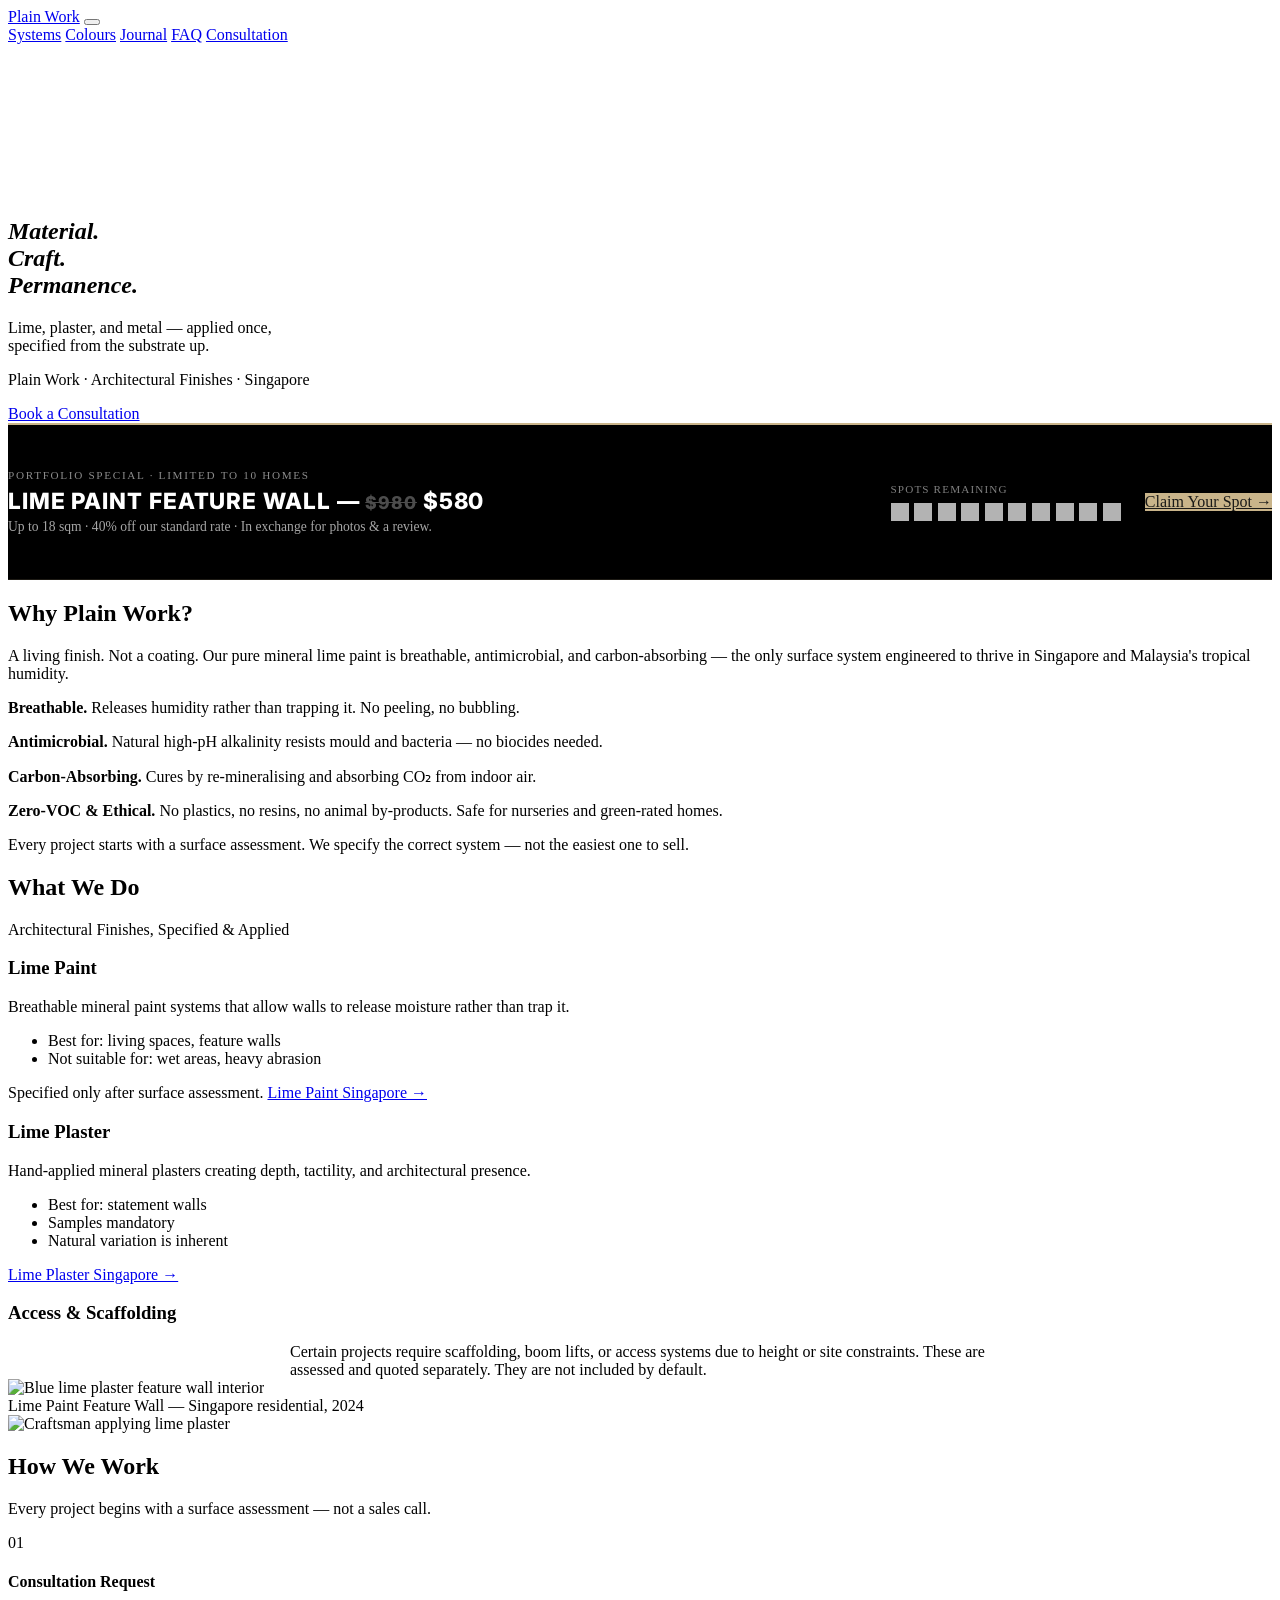
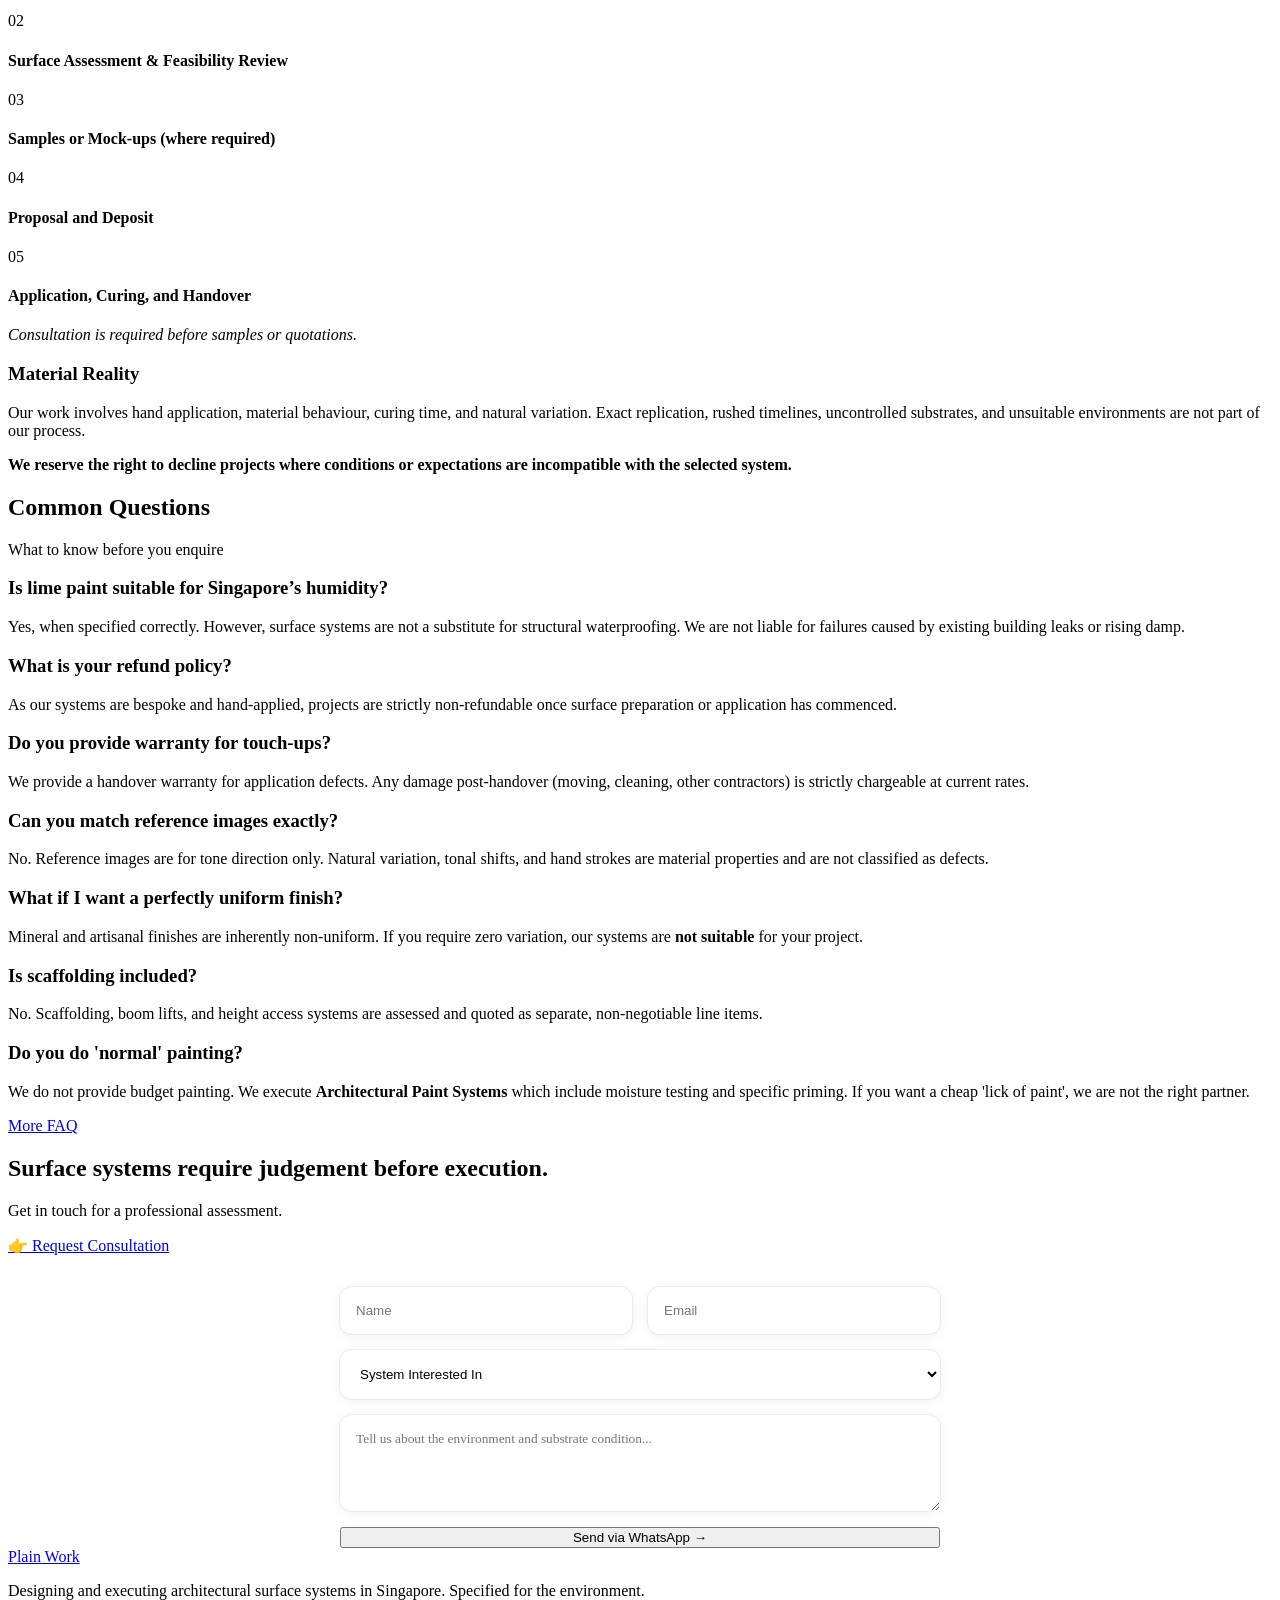
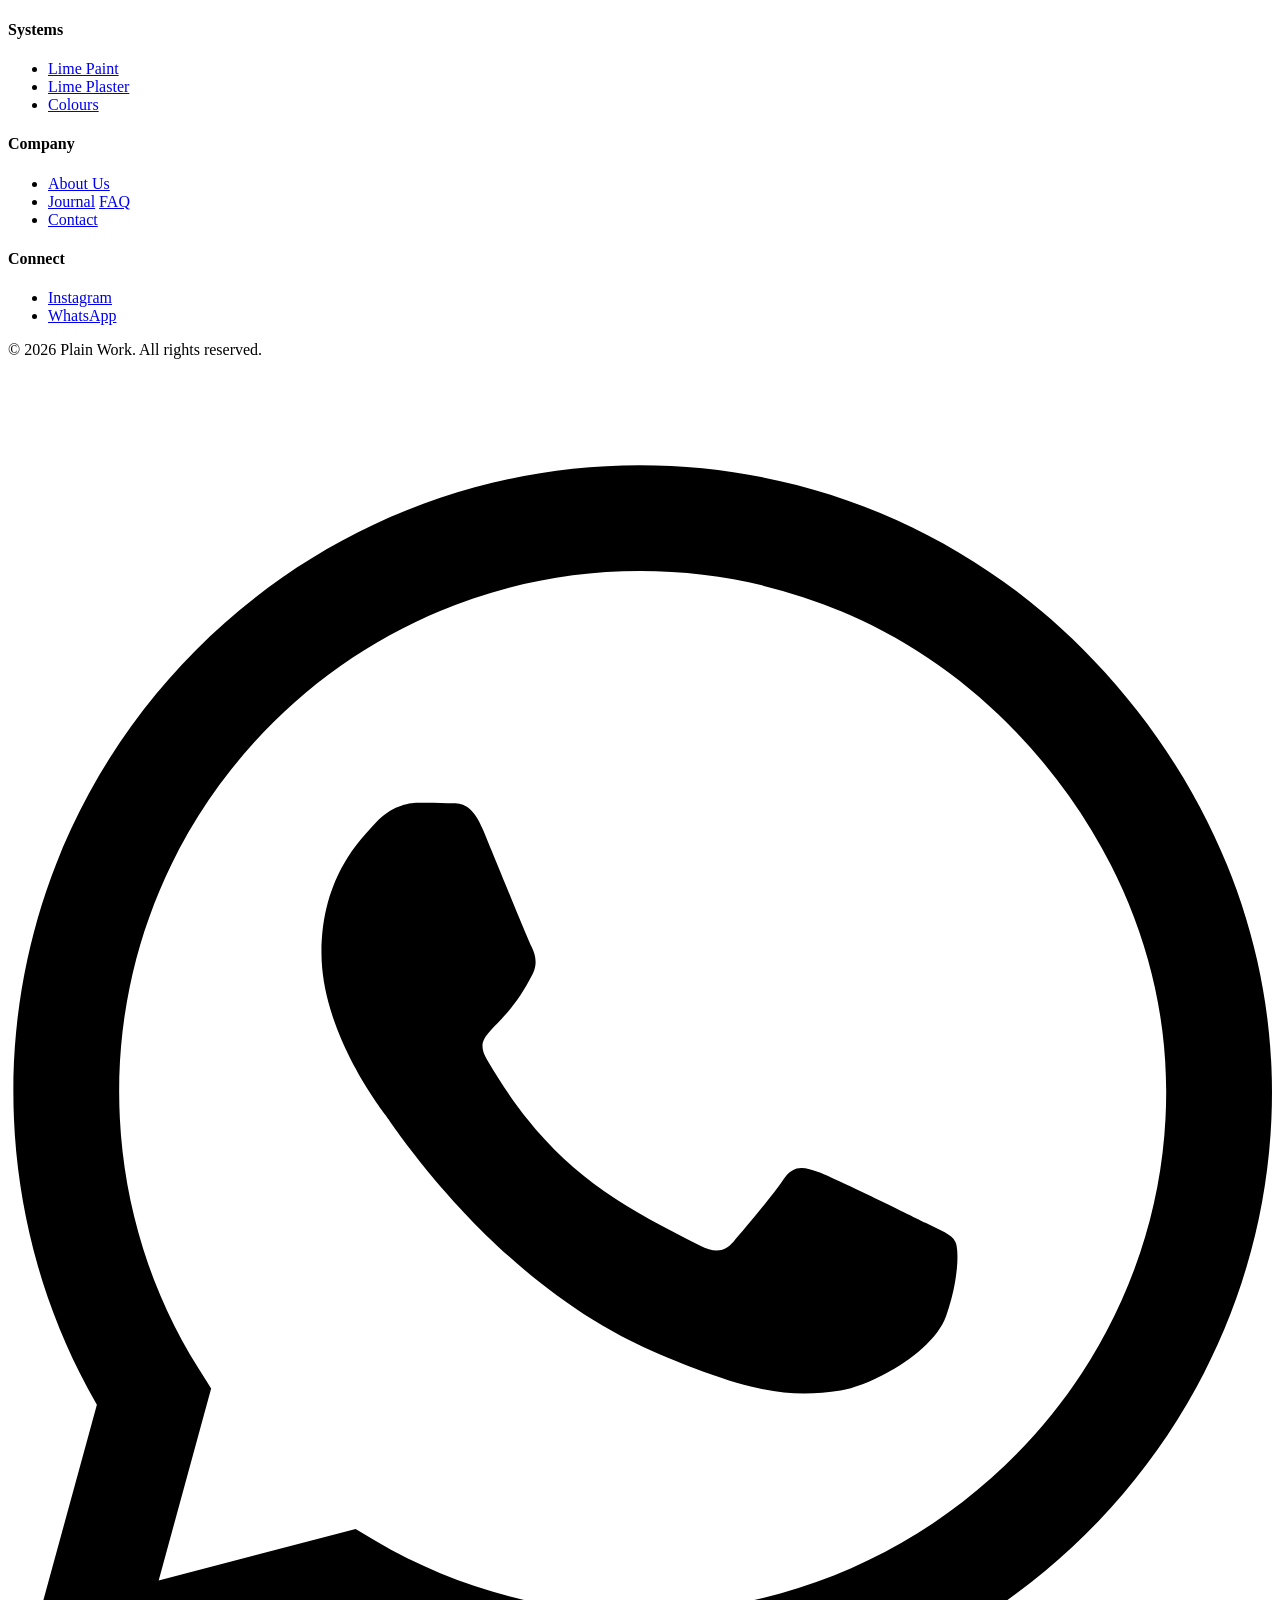
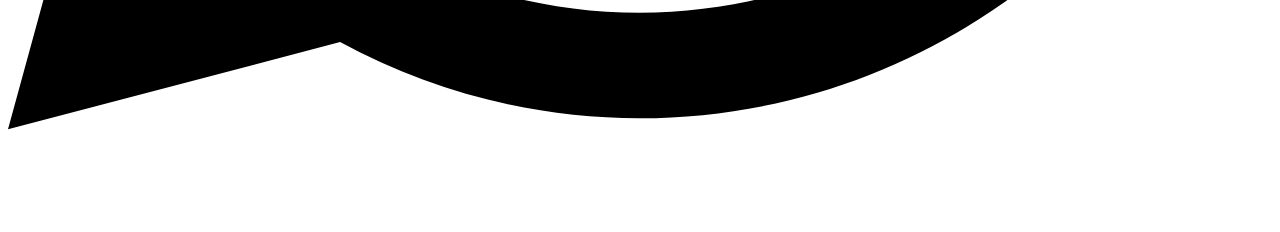
==== index.html @ d7f94e30 "rebrand: lime wash → lime paint across site" ====
﻿<!DOCTYPE html>
<html lang="en">

<head>
    <meta charset="UTF-8">
    <meta name="viewport" content="width=device-width, initial-scale=1.0">
    <title>Plain Work | Lime Paint Singapore & Malaysia | Breathable Mineral Surfaces</title>
    <meta name="description"
        content="Plain Work — Singapore and Malaysia's specialist in pure mineral lime paint, lime paint, and architectural surfaces. Zero-VOC, naturally antimicrobial, carbon-absorbing. Specified for tropical humidity.">
    <meta name="keywords"
        content="lime paint Singapore, lime wash Singapore, lime paint Malaysia, lime wash Malaysia, mineral paint Singapore, breathable paint Singapore, zero VOC paint Singapore, antimicrobial paint Singapore, architectural paint Singapore">

    <!-- Fonts -->
    <link rel="preconnect" href="https://fonts.googleapis.com">
    <link rel="preconnect" href="https://fonts.gstatic.com" crossorigin>
    <link
        href="https://fonts.googleapis.com/css2?family=Cormorant+Garamond:ital,wght@0,300;0,400;0,500;0,600;1,300;1,400&family=DM+Serif+Display:ital@0;1&family=Inter:wght@300;400;500&display=swap"
        rel="stylesheet">

    <!-- Icons -->
    <script src="https://unpkg.com/lucide@latest"></script>

    <!-- Styles -->
    <link rel="stylesheet" href="css/main.css">

    <!-- Canonical -->
    <link rel="canonical" href="https://plainwork.sg/index.html">

    <!-- Open Graph / Social -->
    <meta property="og:type" content="website">
    <meta property="og:url" content="https://plainwork.sg/">
    <meta property="og:title" content="Plain Work — Lime Paint & Architectural Surfaces, Singapore & Malaysia">
    <meta property="og:description"
        content="Bespoke architectural surface systems—lime paint, and specialty finishes. Specified for material behavior and environment.">
    <meta property="og:image" content="https://plainwork.sg/assets/og-image.jpg">

    <!-- Twitter -->
    <meta property="twitter:card" content="summary_large_image">
    <meta property="twitter:url" content="https://plainwork.sg/">
    <meta property="twitter:title" content="Plain Work — Architectural Surface Systems in Singapore">
    <meta property="twitter:description"
        content="Bespoke architectural surface systems—lime paint, and specialty finishes.">
    <meta property="twitter:image" content="https://plainwork.sg/assets/og-image.jpg">

    <!-- JSON-LD Structured Data -->
    <script type="application/ld+json">
    {
      "@context": "https://schema.org",
      "@type": "LocalBusiness",
      "name": "Plain Work",
      "image": "https://plainwork.sg/assets/hero-bg.png",
      "@id": "https://plainwork.sg/",
      "url": "https://plainwork.sg/",
      "telephone": "+6598004317",
      "address": {
        "@type": "PostalAddress",
        "streetAddress": "Singapore",
        "addressLocality": "Singapore",
        "addressCountry": "SG"
      },
      "geo": {
        "@type": "GeoCoordinates",
        "latitude": 1.3521,
        "longitude": 103.8198
      },
      "openingHoursSpecification": {
        "@type": "OpeningHoursSpecification",
        "dayOfWeek": [
          "Monday",
          "Tuesday",
          "Wednesday",
          "Thursday",
          "Friday",
          "Saturday",
          "Sunday"
        ],
        "opens": "00:00",
        "closes": "23:59"
      },
      "sameAs": [
        "https://www.instagram.com/plainwork"
      ],
      "description": "Plain Work designs and executes architectural surface systems in Singapore—including lime paint, liquid metal, and high-performance industrial coatings."
    }
    </script>

    <!-- Service Schema for Search Dominance -->
    <script type="application/ld+json">
    [{
      "@context": "https://schema.org",
      "@type": "Service",
      "name": "Lime Paint Singapore",
      "serviceType": "Mineral Paint Application",
      "areaServed": { "@type": "City", "name": "Singapore" },
      "description": "Professional application of breathable lime paint systems for residential and commercial interiors in Singapore."
    },
    {
      "@context": "https://schema.org",
      "@type": "Service",
      "name": "Lime Plaster Singapore",
      "serviceType": "Artisanal Plastering",
      "areaServed": { "@type": "City", "name": "Singapore" },
      "description": "Hand-applied Venetian and mineral plaster finishes for architectural feature walls."
    }]
    </script>

    <!-- FAQ Schema Stacking -->
    <script type="application/ld+json">
    {
      "@context": "https://schema.org",
      "@type": "FAQPage",
      "mainEntity": [
        {
          "@type": "Question",
          "name": "Is lime paint suitable for Singapore’s humidity?",
          "acceptedAnswer": {
            "@type": "Answer",
            "text": "Yes, when specified correctly. Lime-based finishes are naturally breathable, allowing moisture to release rather than trap it. However, they are not a substitute for structural waterproofing."
          }
        },
        {
          "@type": "Question",
          "name": "Do you provide 'normal' painting services?",
          "acceptedAnswer": {
            "@type": "Answer",
            "text": "We do not provide standard budget painting. We execute Architectural Paint Systems which include moisture testing and substrate-specific priming for long-term material behavior."
          }
        }
      ]
    }
    </script>

    <!-- HowTo Schema (Process) -->
    <script type="application/ld+json">
    {
      "@context": "https://schema.org",
      "@type": "HowTo",
      "name": "How Plain Work Executes architectural Surface Systems",
      "step": [
        {
          "@type": "HowToStep",
          "name": "Consultation",
          "text": "Request a consultation to discuss environment and substrate conditions."
        },
        {
          "@type": "HowToStep",
          "name": "Assessment",
          "text": "On-site surface evaluation and feasibility review to determine the correct system."
        },
        {
          "@type": "HowToStep",
          "name": "Sampling",
          "text": "Creation of physical samples or mock-ups for aesthetic and material behavior approval."
        },
        {
          "@type": "HowToStep",
          "name": "Application",
          "text": "Technical execution, controlled curing, and final handover of the surface system."
        }
      ]
    }
    </script>
</head>

<body>

    <!-- Header -->
    <header class="site-header">
        <div class="container nav-wrapper">
            <a href="#" class="brand-logo">Plain Work</a>

            <button class="mobile-menu-btn" aria-label="Toggle menu">
                <span></span>
                <span></span>
                <span></span>
            </button>

            <nav class="nav-links">
                <a href="systems.html">Systems</a>
                <a href="colours.html">Colours</a>
                <a href="journal.html">Journal</a>
                <a href="faq.html">FAQ</a>
                <a href="#contact" class="btn btn-small">Consultation</a>
            </nav>
        </div>
    </header>

    <section id="home" class="hero">
        <div class="hero-video-wrap">
            <!-- Video hero — loops silently, falls back to image -->
            <video class="hero-video-el" autoplay muted loop playsinline poster="assets/hero-texture.png"
                aria-hidden="true">
                <source src="assets/hero-video.mp4" type="video/mp4">
            </video>
            <div class="hero-video-overlay"></div>
        </div>
        <div class="hero-content">
            <h1><em>Material.</em><br><em>Craft.</em><br><em>Permanence.</em></h1>
            <p>Lime, plaster, and metal &mdash; applied once,<br>specified from the substrate
                up.</p>
            <div class="hero-subtext">
                <p>Plain Work &middot; Architectural Finishes &middot; Singapore</p>
            </div>
            <a href="#contact" class="btn">Book a Consultation</a>
        </div>
    </section>

    <!-- Portfolio Promo Banner -->
    <section
        style="background: #000; color: #fff; padding: 2.75rem 0; border-top: 2px solid #c9b48a; border-bottom: 1px solid rgba(201,180,138,0.15);">
        <div class="container"
            style="display: flex; flex-wrap: wrap; align-items: center; justify-content: space-between; gap: 1.5rem;">
            <div style="flex: 1; min-width: 260px;">
                <div
                    style="font-size: 0.7rem; letter-spacing: 0.15em; text-transform: uppercase; opacity: 0.55; margin-bottom: 0.4rem;">
                    Portfolio Special · Limited to 10 Homes</div>
                <div
                    style="font-size: 1.4rem; font-weight: 800; font-family: 'Inter', sans-serif; text-transform: uppercase; letter-spacing: 0.04em; margin-bottom: 0.3rem;">
                    Lime Paint Feature Wall — <span
                        style="text-decoration: line-through; opacity: 0.3; font-size: 1.1rem;">$980</span>
                    <span style="color: #fff;">$580</span>
                </div>
                <div style="font-size: 0.85rem; opacity: 0.65;">Up to 18 sqm · 40% off our
                    standard rate · In exchange
                    for photos &amp; a review.</div>
            </div>
            <div style="display: flex; align-items: center; gap: 1.5rem; flex-wrap: wrap;">
                <div>
                    <div
                        style="font-size: 0.7rem; letter-spacing: 0.1em; text-transform: uppercase; opacity: 0.5; margin-bottom: 0.5rem;">
                        Spots Remaining</div>
                    <div style="display: flex; gap: 0.35rem;">
                        <span
                            style="width:18px;height:18px;border-radius:0;background:rgba(255,255,255,0.7);display:inline-block;"></span>
                        <span
                            style="width:18px;height:18px;border-radius:0;background:rgba(255,255,255,0.7);display:inline-block;"></span>
                        <span
                            style="width:18px;height:18px;border-radius:0;background:rgba(255,255,255,0.7);display:inline-block;"></span>
                        <span
                            style="width:18px;height:18px;border-radius:0;background:rgba(255,255,255,0.7);display:inline-block;"></span>
                        <span
                            style="width:18px;height:18px;border-radius:0;background:rgba(255,255,255,0.7);display:inline-block;"></span>
                        <span
                            style="width:18px;height:18px;border-radius:0;background:rgba(255,255,255,0.7);display:inline-block;"></span>
                        <span
                            style="width:18px;height:18px;border-radius:0;background:rgba(255,255,255,0.7);display:inline-block;"></span>
                        <span
                            style="width:18px;height:18px;border-radius:0;background:rgba(255,255,255,0.7);display:inline-block;"></span>
                        <span
                            style="width:18px;height:18px;border-radius:0;background:rgba(255,255,255,0.7);display:inline-block;"></span>
                        <span
                            style="width:18px;height:18px;border-radius:0;background:rgba(255,255,255,0.7);display:inline-block;"></span>
                    </div>
                </div>
                <a href="lime-paint.html#pricing" class="btn"
                    style="background: #c9b48a; color: #1a1a18; border: none; white-space: nowrap;">Claim
                    Your Spot
                    →</a>
            </div>
        </div>
    </section>

    <!-- Why Surface Systems Section -->
    <section class="section-padding bg-light alternate-bg">
        <div class="container text-center">
            <div class="section-title mb-lg">
                <h2>Why Plain Work?</h2>
                <p>A living finish. Not a coating. Our pure mineral lime paint is breathable, antimicrobial, and
                    carbon-absorbing — the only surface system engineered to thrive in Singapore and Malaysia's
                    tropical humidity.</p>
            </div>
            <div class="qualification-grid">
                <div class="qualify-item">
                    <p><strong>Breathable.</strong> Releases humidity rather than trapping it. No peeling, no bubbling.
                    </p>
                </div>
                <div class="qualify-item">
                    <p><strong>Antimicrobial.</strong> Natural high-pH alkalinity resists mould and bacteria — no
                        biocides needed.</p>
                </div>
                <div class="qualify-item">
                    <p><strong>Carbon-Absorbing.</strong> Cures by re-mineralising and absorbing CO₂ from indoor air.
                    </p>
                </div>
                <div class="qualify-item">
                    <p><strong>Zero-VOC & Ethical.</strong> No plastics, no resins, no animal by-products. Safe for
                        nurseries and green-rated homes.</p>
                </div>
            </div>
            <div class="qualification-footer mt-md">
                <p>Every project starts with a surface assessment. We specify the correct system — not the easiest
                    one to sell.</p>
            </div>
        </div>
    </section>

    <!-- Surface Systems (Topical Authority) -->
    <section id="systems" class="services-section section-padding">
        <div class="container">
            <div class="text-center mb-lg section-title">
                <h2>What We Do</h2>
                <p>Architectural Finishes, Specified &amp; Applied</p>
            </div>

            <div class="services-grid large-grid">
                <!-- 1. Lime Paint Systems -->
                <div class="service-card dark" onclick="window.location.href='lime-paint.html'"
                    style="cursor: pointer;">
                    <h3>Lime Paint</h3>
                    <p>Breathable mineral paint systems that allow walls to release moisture
                        rather than trap it.</p>
                    <ul class="check-list">
                        <li>Best for: living spaces, feature walls</li>
                        <li>Not suitable for: wet areas, heavy abrasion</li>
                    </ul>
                    <span class="note">Specified only after surface assessment.</span>
                    <a href="lime-paint.html" class="link-arrow">Lime Paint Singapore &rarr;</a>
                </div>

                <!-- 2. Lime Plaster Systems -->
                <div class="service-card dark" onclick="window.location.href='lime-plaster.html'"
                    style="cursor: pointer;">
                    <h3>Lime Plaster</h3>
                    <p>Hand-applied mineral plasters creating depth, tactility, and
                        architectural presence.</p>
                    <ul class="check-list">
                        <li>Best for: statement walls</li>
                        <li>Samples mandatory</li>
                        <li>Natural variation is inherent</li>
                    </ul>
                    <a href="lime-plaster.html" class="link-arrow">Lime Plaster Singapore
                        &rarr;</a>
                </div>
            </div>
        </div>
    </section>

    <!-- Access & Scaffolding Section -->
    <section class="section-padding bg-dark text-white">
        <div class="container text-center">
            <h3>Access & Scaffolding</h3>
            <p style="max-width: 700px; margin: 0 auto;">Certain projects require scaffolding,
                boom lifts, or access
                systems due to height or site constraints. These are assessed and quoted
                separately. They are not
                included by default.</p>
        </div>
    </section>

    <!-- Editorial Photo Break -->
    <div class="photo-break">
        <img src="assets/lime-plaster-blue.png" alt="Blue lime plaster feature wall interior">
        <div class="photo-break-caption">Lime Paint Feature Wall &mdash; Singapore residential,
            2024</div>
    </div>

    <!-- How We Work Section -->
    <section id="process" class="section-padding">
        <div class="container">
            <div class="process-split">
                <!-- Left: photo -->
                <div class="process-photo">
                    <img src="assets/craftsman.png" alt="Craftsman applying lime plaster">
                </div>
                <!-- Right: steps -->
                <div class="process-text">
                    <div class="mb-lg">
                        <h2>How We Work</h2>
                        <p>Every project begins with a surface assessment &mdash; not a sales
                            call.</p>
                    </div>
                    <div class="process-steps">
                        <div class="step">
                            <span class="step-num">01</span>
                            <h4>Consultation Request</h4>
                        </div>
                        <div class="step">
                            <span class="step-num">02</span>
                            <h4>Surface Assessment &amp; Feasibility Review</h4>
                        </div>
                        <div class="step">
                            <span class="step-num">03</span>
                            <h4>Samples or Mock-ups (where required)</h4>
                        </div>
                        <div class="step">
                            <span class="step-num">04</span>
                            <h4>Proposal and Deposit</h4>
                        </div>
                        <div class="step">
                            <span class="step-num">05</span>
                            <h4>Application, Curing, and Handover</h4>
                        </div>
                    </div>
                    <p class="mt-lg"><em>Consultation is required before samples or
                            quotations.</em></p>
                </div>
            </div>
        </div>
    </section>

    <!-- Material Reality Section -->
    <section class="section-padding bg-light alternate-bg">
        <div class="container text-center">
            <div class="alert-box">
                <h3>Material Reality</h3>
                <p>Our work involves hand application, material behaviour, curing time, and
                    natural variation. Exact
                    replication, rushed timelines, uncontrolled substrates, and unsuitable
                    environments are not part of
                    our process.</p>
                <p><strong>We reserve the right to decline projects where conditions or
                        expectations are incompatible
                        with the selected system.</strong></p>
            </div>
        </div>
    </section>

    <!-- FAQ (AEO-Targeted) -->
    <section id="faq" class="section-padding bg-light">
        <div class="container">
            <div class="text-center mb-lg">
                <h2>Common Questions</h2>
                <p>What to know before you enquire</p>
            </div>
            <div class="faq-container">
                <div class="faq-item">
                    <h3>Is lime paint suitable for Singapore’s humidity?</h3>
                    <p>Yes, when specified correctly. However, surface systems are not a
                        substitute for structural
                        waterproofing. We are not liable for failures caused by existing
                        building leaks or rising damp.
                    </p>
                </div>
                <div class="faq-item">
                    <h3>What is your refund policy?</h3>
                    <p>As our systems are bespoke and hand-applied, projects are strictly
                        non-refundable once surface
                        preparation or application has commenced.</p>
                </div>
                <div class="faq-item">
                    <h3>Do you provide warranty for touch-ups?</h3>
                    <p>We provide a handover warranty for application defects. Any damage
                        post-handover (moving,
                        cleaning, other contractors) is strictly chargeable at current rates.
                    </p>
                </div>
                <div class="faq-item">
                    <h3>Can you match reference images exactly?</h3>
                    <p>No. Reference images are for tone direction only. Natural variation,
                        tonal shifts, and hand
                        strokes are material properties and are not classified as defects.</p>
                </div>
                <div class="faq-item">
                    <h3>What if I want a perfectly uniform finish?</h3>
                    <p>Mineral and artisanal finishes are inherently non-uniform. If you require
                        zero variation, our
                        systems are <strong>not suitable</strong> for your project.</p>
                </div>
                <div class="faq-item">
                    <h3>Is scaffolding included?</h3>
                    <p>No. Scaffolding, boom lifts, and height access systems are assessed and
                        quoted as separate,
                        non-negotiable line items.</p>
                </div>
                <div class="faq-item">
                    <h3>Do you do 'normal' painting?</h3>
                    <p>We do not provide budget painting. We execute <strong>Architectural Paint
                            Systems</strong> which
                        include moisture testing and specific priming. If you want a cheap 'lick
                        of paint', we are not
                        the right partner.</p>
                </div>
            </div>
            <div class="text-center mt-lg">
                <a href="faq.html" class="btn btn-small">More FAQ</a>
            </div>
        </div>
    </section>

    <!-- Final CTA Section -->
    <section id="contact" class="section-padding" style="background: var(--color-white);">
        <div class="container text-center">
            <div class="mb-md">
                <h2>Surface systems require judgement before execution.</h2>
                <p>Get in touch for a professional assessment.</p>
            </div>
            <a href="https://wa.me/6598004317" class="btn">👉 Request Consultation</a>

            <form id="contact-form" class="mt-lg"
                style="max-width: 600px; margin: 2rem auto 0; gap: 1rem; display: flex; flex-direction: column; text-align: left;">
                <div style="display: grid; grid-template-columns: 1fr 1fr; gap: 1rem;">
                    <input id="cf-name" type="text" placeholder="Name"
                        style="padding: 1rem; border: none; border-radius: 12px; box-shadow: 0 2px 12px rgba(0,0,0,0.07), 0 0 0 1px rgba(0,0,0,0.05); background: #fff; outline: none;"
                        required>
                    <input id="cf-email" type="email" placeholder="Email"
                        style="padding: 1rem; border: none; border-radius: 12px; box-shadow: 0 2px 12px rgba(0,0,0,0.07), 0 0 0 1px rgba(0,0,0,0.05); background: #fff; outline: none;"
                        required>
                </div>
                <select id="cf-system"
                    style="padding: 1rem; border: none; border-radius: 12px; box-shadow: 0 2px 12px rgba(0,0,0,0.07), 0 0 0 1px rgba(0,0,0,0.05); background: #fff; outline: none; appearance: auto;">
                    <option value="" disabled selected>System Interested In</option>
                    <option value="lime-paint">Lime Paint</option>
                    <option value="lime-plaster">Lime Plaster</option>
                    <option value="other">Other / Not Sure</option>
                </select>
                <textarea id="cf-message" rows="4"
                    placeholder="Tell us about the environment and substrate condition..."
                    style="padding: 1rem; border: none; border-radius: 12px; box-shadow: 0 2px 12px rgba(0,0,0,0.07), 0 0 0 1px rgba(0,0,0,0.05); background: #fff; font-family: inherit; resize: vertical; outline: none;"></textarea>
                <button type="submit" class="btn" style="width: 100%; justify-content: center;">Send via WhatsApp
                    →</button>
            </form>
        </div>
    </section>

    <!-- Footer -->
    <footer class="site-footer">
        <div class="container footer-grid">
            <div class="footer-column branding">
                <a href="index.html" class="footer-logo">Plain Work</a>
                <p>Designing and executing architectural surface systems in Singapore. Specified
                    for the environment.
                </p>
            </div>
            <div class="footer-column">
                <h4>Systems</h4>
                <ul class="footer-links">
                    <li><a href="lime-paint.html">Lime Paint</a></li>
                    <li><a href="lime-plaster.html">Lime Plaster</a></li>
                    <li><a href="colours.html">Colours</a></li>
                </ul>
            </div>
            <div class="footer-column">
                <h4>Company</h4>
                <ul class="footer-links">
                    <li><a href="about.html">About Us</a></li>
                    <li><a href="journal.html">Journal</a>
                        <a href="faq.html">FAQ</a>
                    </li>
                    <li><a href="#contact">Contact</a></li>
                </ul>
            </div>
            <div class="footer-column">
                <h4>Connect</h4>
                <ul class="footer-links">
                    <li><a href="https://instagram.com" target="_blank">Instagram</a></li>
                    <li><a href="https://wa.me/6598004317" target="_blank">WhatsApp</a></li>
                </ul>
            </div>
        </div>
        <div class="footer-bottom">
            <div class="container">
                <p>&copy; 2026 Plain Work. All rights reserved.</p>
            </div>
        </div>
    </footer>

    <!-- Floating WhatsApp -->
    <a href="https://wa.me/6598004317" class="whatsapp-float" target="_blank" aria-label="Chat on WhatsApp">
        <svg xmlns="http://www.w3.org/2000/svg"
            viewBox="0 0 448 512"><!-- Font Awesome Free 6.0.0 by @fontawesome - https://fontawesome.com License - https://fontawesome.com/license/free (Icons: CC BY 4.0, Fonts: SIL OFL 1.1, Code: MIT License) -->
            <path
                d="M380.9 97.1C339 55.1 283.2 32 223.9 32c-122.4 0-222 99.6-222 222 0 39.1 10.2 77.3 29.6 111L0 480l117.7-30.9c32.4 17.7 68.9 27 106.1 27h.1c122.3 0 224.1-99.6 224.1-222 0-59.3-25.2-115-67.1-157zm-157 341.6c-33.2 0-65.7-8.9-94-25.7l-6.7-4-69.8 18.3L72 359.2l-4.4-7c-18.5-29.4-28.2-63.3-28.2-98.2 0-101.7 82.8-184.5 184.6-184.5 49.3 0 95.6 19.2 130.4 54.1 34.8 34.9 56.2 81.2 56.1 130.5 0 101.8-84.9 184.6-186.6 184.6zm101.2-138.2c-5.5-2.8-32.8-16.2-37.9-18-5.1-1.9-8.8-2.8-12.5 2.8-3.7 5.6-14.3 18-17.5 21.8-3.2 3.7-6.5 4.2-12 1.4-32.6-16.3-54-29.1-75.5-66-5.7-9.8 5.7-9.1 16.3-30.3 1.8-3.7.9-6.9-.5-9.7-1.4-2.8-12.5-30.1-17.1-41.2-4.5-10.8-9.1-9.3-12.5-9.5-3.2-.2-6.9-.2-10.6-.2-3.7 0-9.7 1.4-14.8 6.9-5.1 5.6-19.4 19-19.4 46.3 0 27.3 19.9 53.7 22.6 57.4 2.8 3.7 39.1 59.7 94.8 83.8 35.2 15.2 49 16.5 66.6 13.9 10.7-1.6 32.8-13.4 37.4-26.4 4.6-13 4.6-24.1 3.2-26.4-1.3-2.5-5-3.9-10.5-6.6z" />
        </svg>
    </a>

    <!-- Scripts -->
    <script src="js/app.js"></script>
    <script>
        // Start Lucide Icons
        lucide.createIcons();
    </script>
</body>

</html>
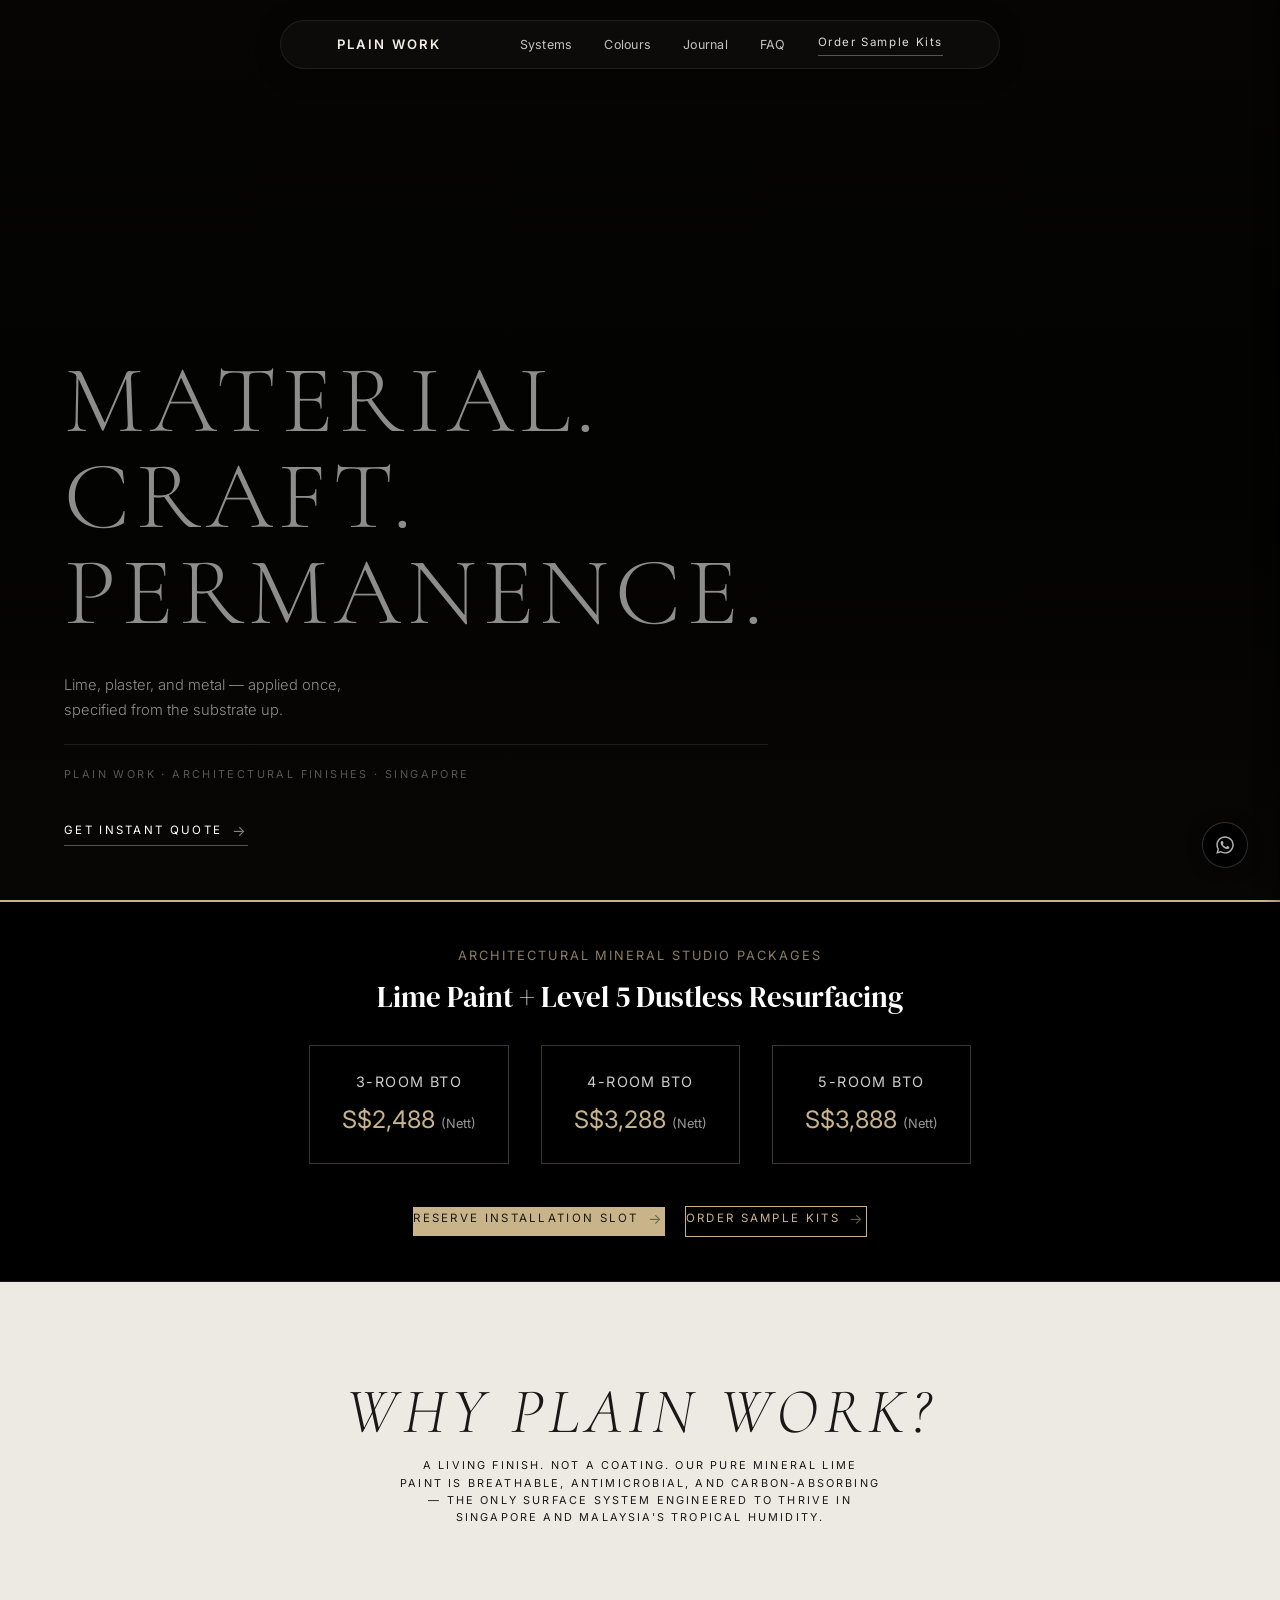
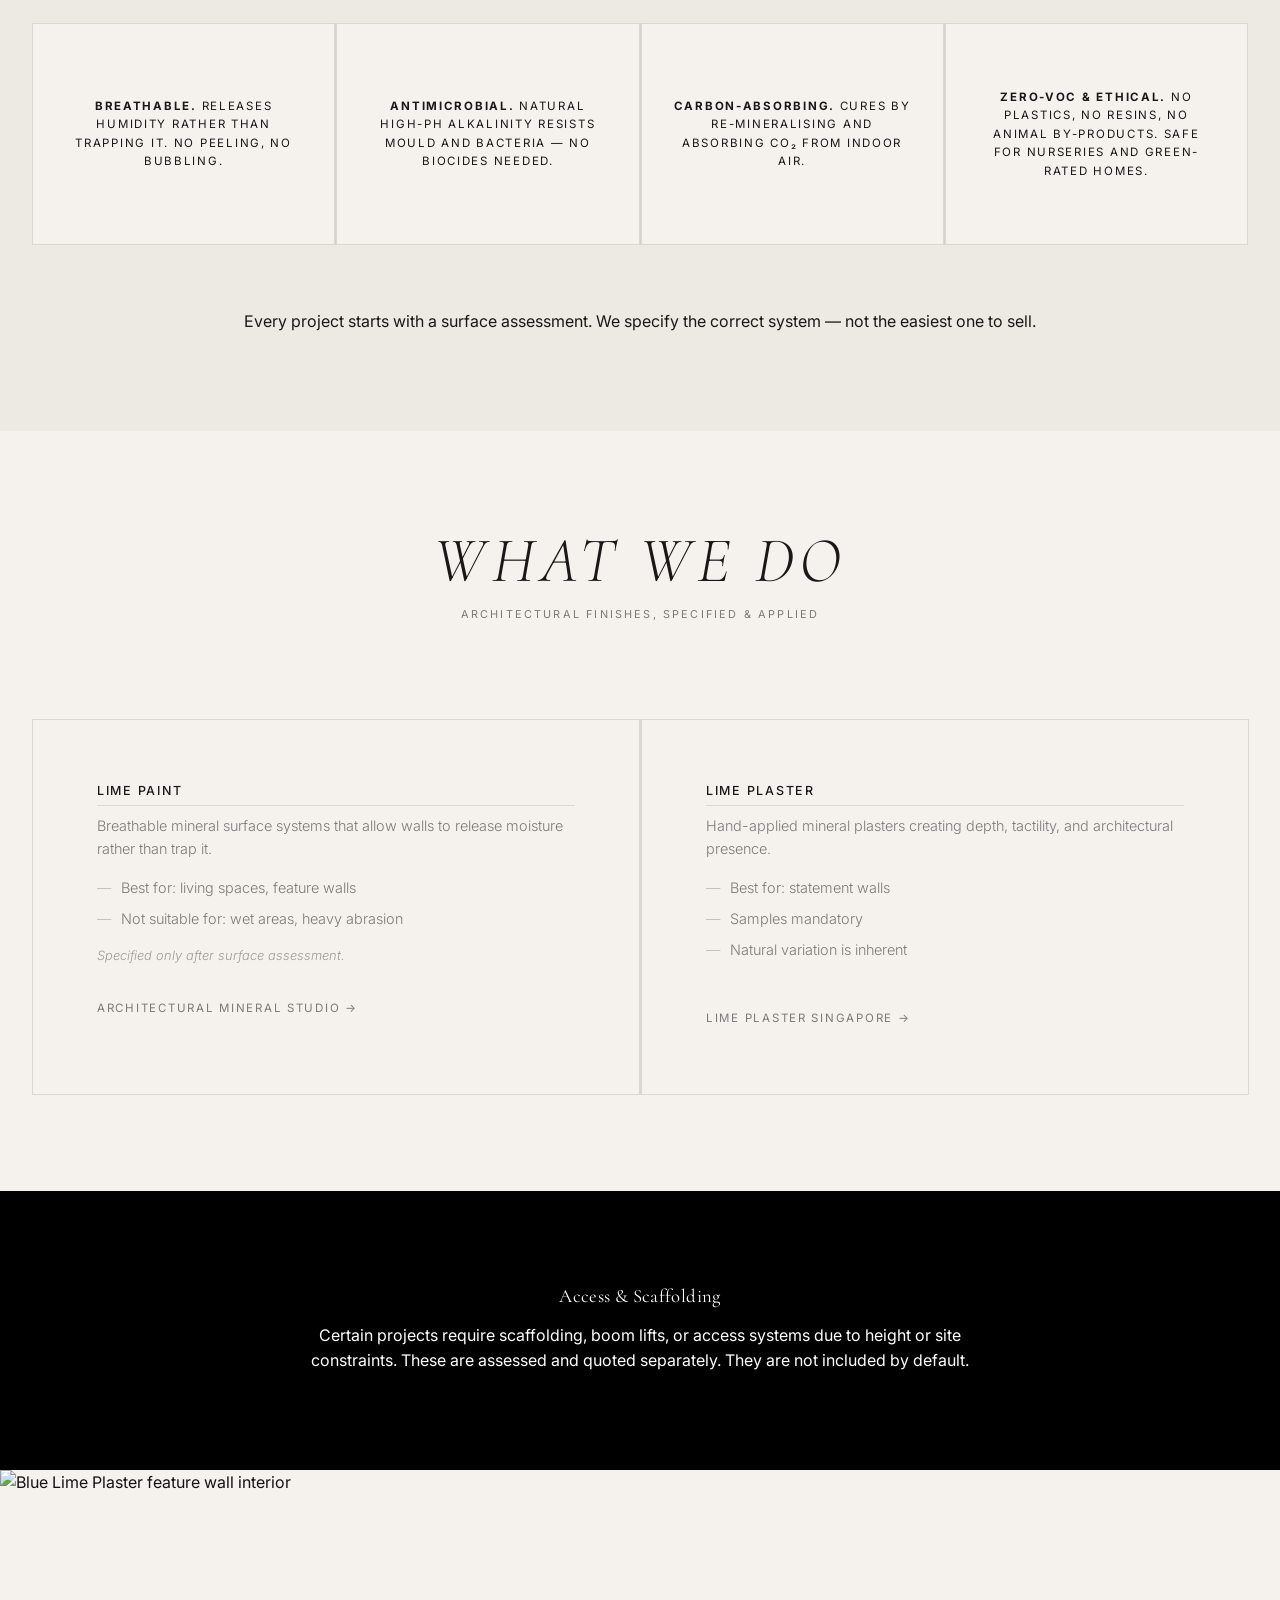
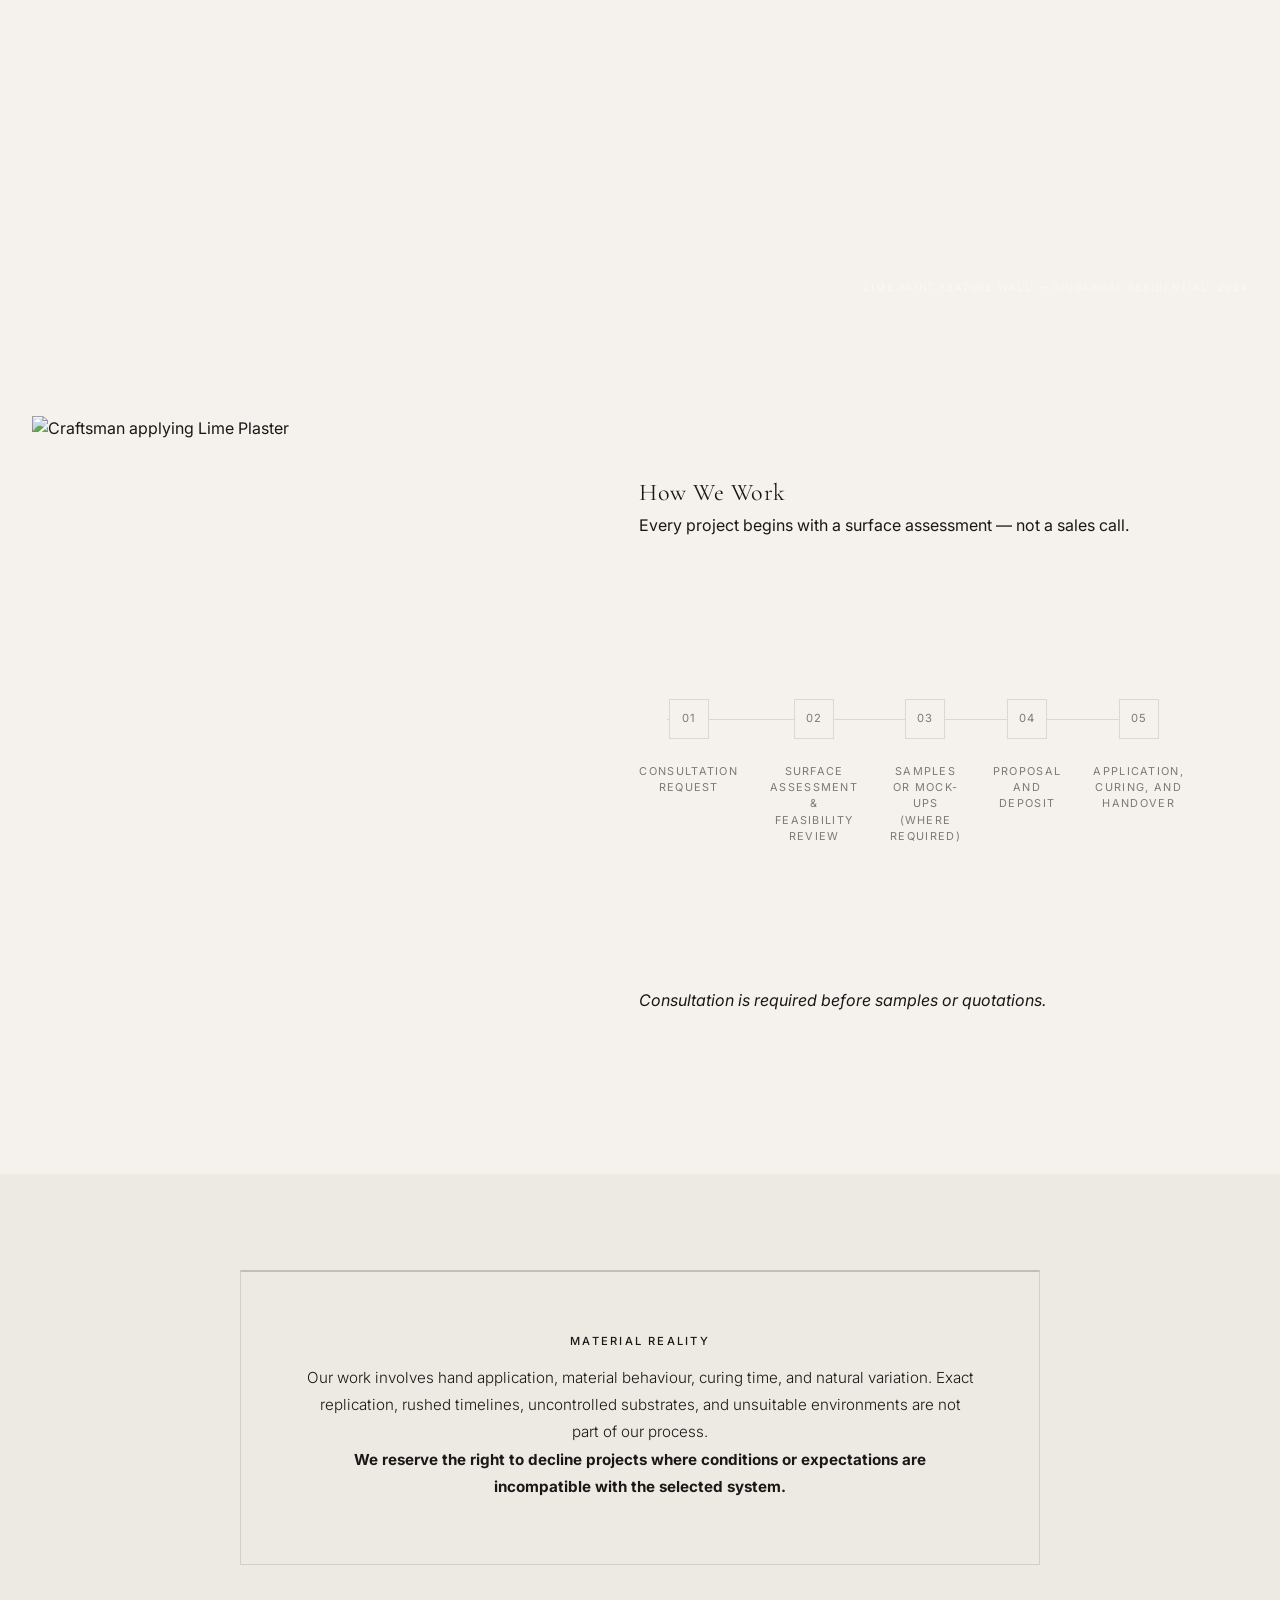
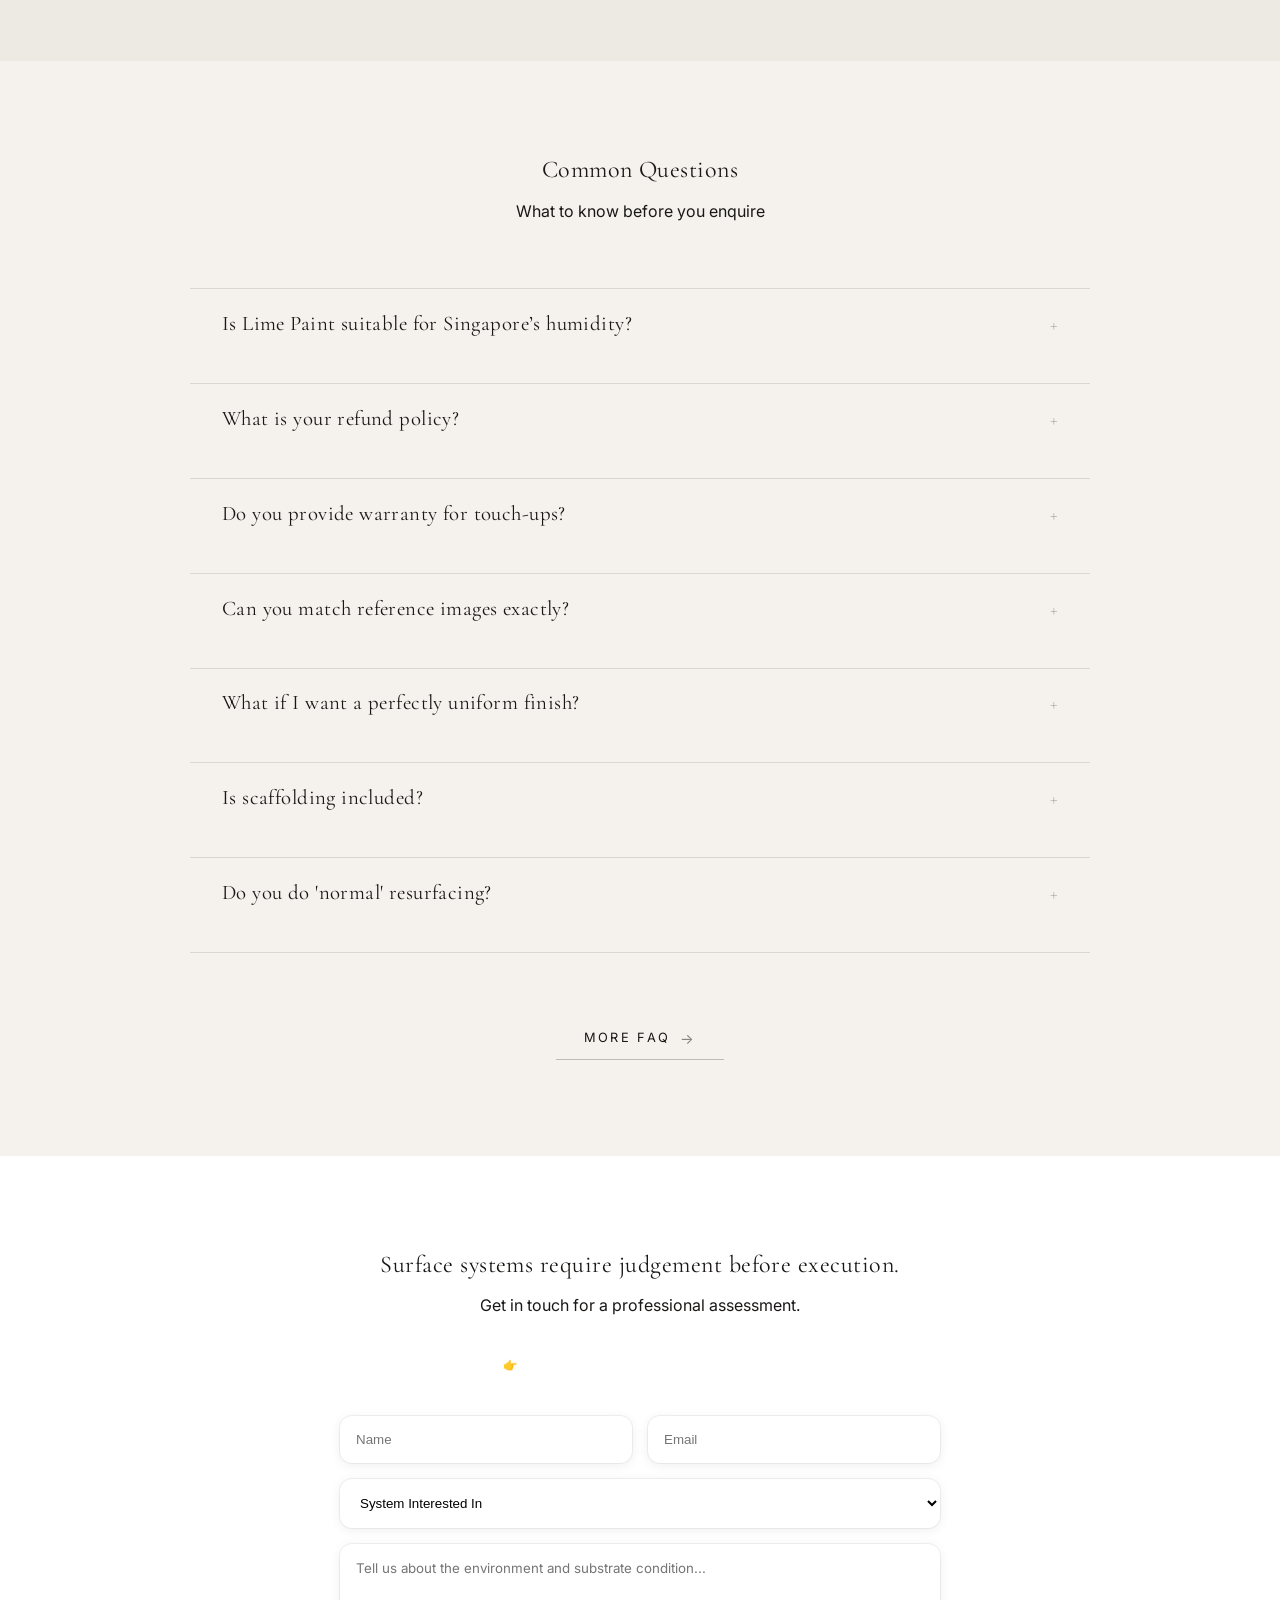
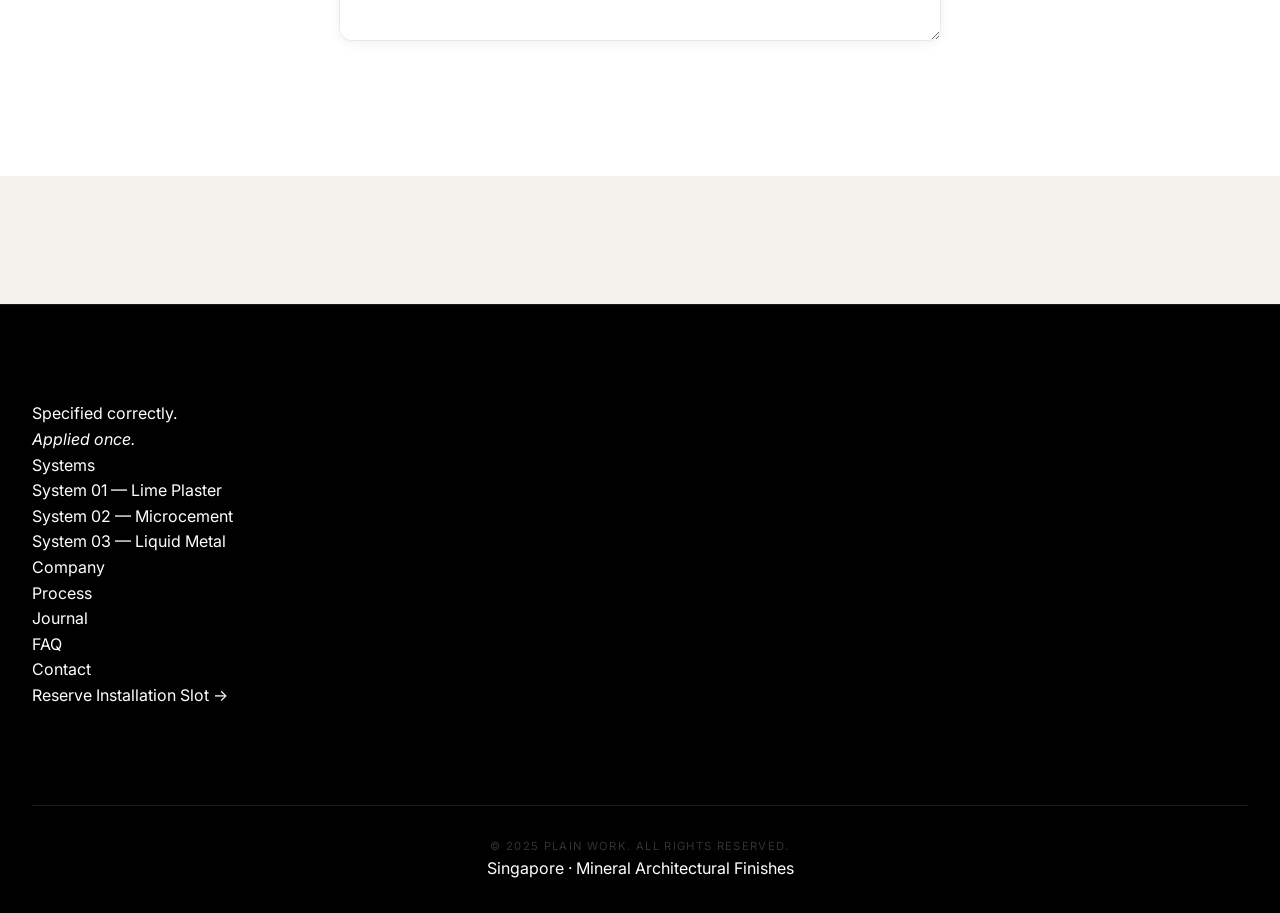
==== commit 843f4114: "refactor(branding): migrate site branding to Plain Work across UI - migrate branding across frontend" ====
--- a/index.html
+++ b/index.html
@@ -1,14 +1,14 @@
-﻿<!DOCTYPE html>
+<!DOCTYPE html>
 <html lang="en">
 
 <head>
     <meta charset="UTF-8">
     <meta name="viewport" content="width=device-width, initial-scale=1.0">
-    <title>Plain Work | Lime Paint Singapore & Malaysia | Breathable Mineral Surfaces</title>
+    <title>Plain Work | Architectural Mineral Studio | Level 5 Dustless Resurfacing</title>
     <meta name="description"
-        content="Plain Work — Singapore and Malaysia's specialist in pure mineral lime paint, lime paint, and architectural surfaces. Zero-VOC, naturally antimicrobial, carbon-absorbing. Specified for tropical humidity.">
+        content="Plain Work — Singapore and Malaysia's specialist in pure mineral surfaces, Lime Paint, and Level 5 Dustless Resurfacing. Zero-VOC, naturally antimicrobial, carbon-absorbing. Specified for tropical humidity.">
     <meta name="keywords"
-        content="lime paint Singapore, lime wash Singapore, lime paint Malaysia, lime wash Malaysia, mineral paint Singapore, breathable paint Singapore, zero VOC paint Singapore, antimicrobial paint Singapore, architectural paint Singapore">
+        content="Architectural Mineral Studio, Lime Paint, Level 5 Dustless Resurfacing, breathable mineral surfaces, architectural resurfacing Singapore, zero VOC surfaces">
 
     <!-- Fonts -->
     <link rel="preconnect" href="https://fonts.googleapis.com">
@@ -31,7 +31,7 @@
     <meta property="og:url" content="https://plainwork.sg/">
     <meta property="og:title" content="Plain Work — Lime Paint & Architectural Surfaces, Singapore & Malaysia">
     <meta property="og:description"
-        content="Bespoke architectural surface systems—lime paint, and specialty finishes. Specified for material behavior and environment.">
+        content="Bespoke architectural surface systems—Lime Paint, and specialty finishes. Specified for material behavior and environment.">
     <meta property="og:image" content="https://plainwork.sg/assets/og-image.jpg">
 
     <!-- Twitter -->
@@ -39,7 +39,7 @@
     <meta property="twitter:url" content="https://plainwork.sg/">
     <meta property="twitter:title" content="Plain Work — Architectural Surface Systems in Singapore">
     <meta property="twitter:description"
-        content="Bespoke architectural surface systems—lime paint, and specialty finishes.">
+        content="Bespoke architectural surface systems—Lime Paint, and specialty finishes.">
     <meta property="twitter:image" content="https://plainwork.sg/assets/og-image.jpg">
 
     <!-- JSON-LD Structured Data -->
@@ -80,7 +80,7 @@
       "sameAs": [
         "https://www.instagram.com/plainwork"
       ],
-      "description": "Plain Work designs and executes architectural surface systems in Singapore—including lime paint, liquid metal, and high-performance industrial coatings."
+      "description": "Plain Work designs and executes architectural surface systems in Singapore—including Lime Paint, liquid metal, and high-performance industrial coatings."
     }
     </script>
 
@@ -89,10 +89,10 @@
     [{
       "@context": "https://schema.org",
       "@type": "Service",
-      "name": "Lime Paint Singapore",
-      "serviceType": "Mineral Paint Application",
+      "name": "Architectural Mineral Studio",
+      "serviceType": "Level 5 Dustless Resurfacing",
       "areaServed": { "@type": "City", "name": "Singapore" },
-      "description": "Professional application of breathable lime paint systems for residential and commercial interiors in Singapore."
+      "description": "Professional application of breathable Lime Paint systems for residential and commercial interiors in Singapore."
     },
     {
       "@context": "https://schema.org",
@@ -112,7 +112,7 @@
       "mainEntity": [
         {
           "@type": "Question",
-          "name": "Is lime paint suitable for Singapore’s humidity?",
+          "name": "Is Lime Paint suitable for Singapore’s humidity?",
           "acceptedAnswer": {
             "@type": "Answer",
             "text": "Yes, when specified correctly. Lime-based finishes are naturally breathable, allowing moisture to release rather than trap it. However, they are not a substitute for structural waterproofing."
@@ -120,10 +120,10 @@
         },
         {
           "@type": "Question",
-          "name": "Do you provide 'normal' painting services?",
+          "name": "Do you provide 'normal' resurfacing services?",
           "acceptedAnswer": {
             "@type": "Answer",
-            "text": "We do not provide standard budget painting. We execute Architectural Paint Systems which include moisture testing and substrate-specific priming for long-term material behavior."
+            "text": "We do not provide standard Level 5 Dustless Resurfacing. We execute Architectural Mineral Studio Systems which include moisture testing and substrate-specific priming for long-term material behavior."
           }
         }
       ]
@@ -180,7 +180,7 @@
                 <a href="colours.html">Colours</a>
                 <a href="journal.html">Journal</a>
                 <a href="faq.html">FAQ</a>
-                <a href="#contact" class="btn btn-small">Consultation</a>
+                <a href="#swatch" class="btn btn-small">Order Sample Kits</a>
             </nav>
         </div>
     </header>
@@ -188,7 +188,7 @@
     <section id="home" class="hero">
         <div class="hero-video-wrap">
             <!-- Video hero — loops silently, falls back to image -->
-            <video class="hero-video-el" autoplay muted loop playsinline poster="assets/hero-texture.png"
+            <video class="hero-video-el" autoplay muted loop playsinline
                 aria-hidden="true">
                 <source src="assets/hero-video.mp4" type="video/mp4">
             </video>
@@ -201,61 +201,43 @@
             <div class="hero-subtext">
                 <p>Plain Work &middot; Architectural Finishes &middot; Singapore</p>
             </div>
-            <a href="#contact" class="btn">Book a Consultation</a>
-        </div>
-    </section>
-
-    <!-- Portfolio Promo Banner -->
-    <section
-        style="background: #000; color: #fff; padding: 2.75rem 0; border-top: 2px solid #c9b48a; border-bottom: 1px solid rgba(201,180,138,0.15);">
-        <div class="container"
-            style="display: flex; flex-wrap: wrap; align-items: center; justify-content: space-between; gap: 1.5rem;">
-            <div style="flex: 1; min-width: 260px;">
-                <div
-                    style="font-size: 0.7rem; letter-spacing: 0.15em; text-transform: uppercase; opacity: 0.55; margin-bottom: 0.4rem;">
-                    Portfolio Special · Limited to 10 Homes</div>
-                <div
-                    style="font-size: 1.4rem; font-weight: 800; font-family: 'Inter', sans-serif; text-transform: uppercase; letter-spacing: 0.04em; margin-bottom: 0.3rem;">
-                    Lime Paint Feature Wall — <span
-                        style="text-decoration: line-through; opacity: 0.3; font-size: 1.1rem;">$980</span>
-                    <span style="color: #fff;">$580</span>
-                </div>
-                <div style="font-size: 0.85rem; opacity: 0.65;">Up to 18 sqm · 40% off our
-                    standard rate · In exchange
-                    for photos &amp; a review.</div>
-            </div>
-            <div style="display: flex; align-items: center; gap: 1.5rem; flex-wrap: wrap;">
-                <div>
-                    <div
-                        style="font-size: 0.7rem; letter-spacing: 0.1em; text-transform: uppercase; opacity: 0.5; margin-bottom: 0.5rem;">
-                        Spots Remaining</div>
-                    <div style="display: flex; gap: 0.35rem;">
-                        <span
-                            style="width:18px;height:18px;border-radius:0;background:rgba(255,255,255,0.7);display:inline-block;"></span>
-                        <span
-                            style="width:18px;height:18px;border-radius:0;background:rgba(255,255,255,0.7);display:inline-block;"></span>
-                        <span
-                            style="width:18px;height:18px;border-radius:0;background:rgba(255,255,255,0.7);display:inline-block;"></span>
-                        <span
-                            style="width:18px;height:18px;border-radius:0;background:rgba(255,255,255,0.7);display:inline-block;"></span>
-                        <span
-                            style="width:18px;height:18px;border-radius:0;background:rgba(255,255,255,0.7);display:inline-block;"></span>
-                        <span
-                            style="width:18px;height:18px;border-radius:0;background:rgba(255,255,255,0.7);display:inline-block;"></span>
-                        <span
-                            style="width:18px;height:18px;border-radius:0;background:rgba(255,255,255,0.7);display:inline-block;"></span>
-                        <span
-                            style="width:18px;height:18px;border-radius:0;background:rgba(255,255,255,0.7);display:inline-block;"></span>
-                        <span
-                            style="width:18px;height:18px;border-radius:0;background:rgba(255,255,255,0.7);display:inline-block;"></span>
-                        <span
-                            style="width:18px;height:18px;border-radius:0;background:rgba(255,255,255,0.7);display:inline-block;"></span>
+            
+            <div class="floorplan-quoter" style="margin-top: 1rem;">
+                <button class="btn" style="cursor: pointer;" onclick="document.getElementById('pw-quoter-overlay').style.visibility='visible'; document.getElementById('pw-quoter-overlay').style.opacity='1'; document.getElementById('pw-quoter-modal').style.transform='translateY(0)'; document.getElementById('pw-quoter-step-1').style.display='block'; document.getElementById('pw-quoter-step-2').style.display='none'; document.getElementById('pw-quoter-step-3').style.display='none';">Get Instant Quote</button>
+            </div>
+
+            
+        </div>
+    </section>
+
+    <!-- BTO Pricing Packages Banner -->
+    <section style="background: #000; color: #fff; padding: 2.75rem 0; border-top: 2px solid #c9b48a; border-bottom: 1px solid rgba(201,180,138,0.15);">
+        <div class="container" style="display: flex; flex-direction: column; align-items: center; text-align: center; gap: 1.5rem;">
+            <div>
+                <div style="font-size: 0.8rem; letter-spacing: 0.15em; text-transform: uppercase; opacity: 0.7; margin-bottom: 0.5rem; color: #c9b48a;">
+                    Architectural Mineral Studio Packages
+                </div>
+                <div style="font-size: 1.8rem; font-weight: 400; font-family: 'DM Serif Display', serif; margin-bottom: 1rem;">
+                    Lime Paint + Level 5 Dustless Resurfacing
+                </div>
+                <div style="display: flex; gap: 2rem; justify-content: center; flex-wrap: wrap; margin-top: 1.5rem;">
+                    <div style="border: 1px solid rgba(201,180,138,0.3); padding: 1.5rem 2rem;">
+                        <div style="font-size: 0.9rem; text-transform: uppercase; letter-spacing: 0.1em; opacity: 0.8; margin-bottom: 0.5rem;">3-Room BTO</div>
+                        <div style="font-size: 1.5rem; color: #c9b48a;">S$2,488 <span style="font-size: 0.8rem; opacity: 0.6; color: #fff;">(Nett)</span></div>
                     </div>
-                </div>
-                <a href="lime-paint.html#pricing" class="btn"
-                    style="background: #c9b48a; color: #1a1a18; border: none; white-space: nowrap;">Claim
-                    Your Spot
-                    →</a>
+                    <div style="border: 1px solid rgba(201,180,138,0.3); padding: 1.5rem 2rem;">
+                        <div style="font-size: 0.9rem; text-transform: uppercase; letter-spacing: 0.1em; opacity: 0.8; margin-bottom: 0.5rem;">4-Room BTO</div>
+                        <div style="font-size: 1.5rem; color: #c9b48a;">S$3,288 <span style="font-size: 0.8rem; opacity: 0.6; color: #fff;">(Nett)</span></div>
+                    </div>
+                    <div style="border: 1px solid rgba(201,180,138,0.3); padding: 1.5rem 2rem;">
+                        <div style="font-size: 0.9rem; text-transform: uppercase; letter-spacing: 0.1em; opacity: 0.8; margin-bottom: 0.5rem;">5-Room BTO</div>
+                        <div style="font-size: 1.5rem; color: #c9b48a;">S$3,888 <span style="font-size: 0.8rem; opacity: 0.6; color: #fff;">(Nett)</span></div>
+                    </div>
+                </div>
+            </div>
+            <div style="margin-top: 1rem;">
+                <a href="#deposit" class="btn" style="background: #c9b48a; color: #1a1a18; border: none; white-space: nowrap; margin-right: 1rem;">Reserve Installation Slot</a>
+                <a href="#swatch" class="btn" style="background: transparent; border: 1px solid #c9b48a; color: #c9b48a;">Order Sample Kits</a>
             </div>
         </div>
     </section>
@@ -265,7 +247,7 @@
         <div class="container text-center">
             <div class="section-title mb-lg">
                 <h2>Why Plain Work?</h2>
-                <p>A living finish. Not a coating. Our pure mineral lime paint is breathable, antimicrobial, and
+                <p>A living finish. Not a coating. Our pure mineral Lime Paint is breathable, antimicrobial, and
                     carbon-absorbing — the only surface system engineered to thrive in Singapore and Malaysia's
                     tropical humidity.</p>
             </div>
@@ -307,14 +289,14 @@
                 <div class="service-card dark" onclick="window.location.href='lime-paint.html'"
                     style="cursor: pointer;">
                     <h3>Lime Paint</h3>
-                    <p>Breathable mineral paint systems that allow walls to release moisture
+                    <p>Breathable mineral surface systems that allow walls to release moisture
                         rather than trap it.</p>
                     <ul class="check-list">
                         <li>Best for: living spaces, feature walls</li>
                         <li>Not suitable for: wet areas, heavy abrasion</li>
                     </ul>
                     <span class="note">Specified only after surface assessment.</span>
-                    <a href="lime-paint.html" class="link-arrow">Lime Paint Singapore &rarr;</a>
+                    <a href="lime-paint.html" class="link-arrow">Architectural Mineral Studio &rarr;</a>
                 </div>
 
                 <!-- 2. Lime Plaster Systems -->
@@ -349,7 +331,7 @@
 
     <!-- Editorial Photo Break -->
     <div class="photo-break">
-        <img src="assets/lime-plaster-blue.png" alt="Blue lime plaster feature wall interior">
+        <img src="assets/lime-plaster-blue.png" alt="Blue Lime Plaster feature wall interior">
         <div class="photo-break-caption">Lime Paint Feature Wall &mdash; Singapore residential,
             2024</div>
     </div>
@@ -360,7 +342,7 @@
             <div class="process-split">
                 <!-- Left: photo -->
                 <div class="process-photo">
-                    <img src="assets/craftsman.png" alt="Craftsman applying lime plaster">
+                    <img src="assets/craftsman.png" alt="Craftsman applying Lime Plaster">
                 </div>
                 <!-- Right: steps -->
                 <div class="process-text">
@@ -424,7 +406,7 @@
             </div>
             <div class="faq-container">
                 <div class="faq-item">
-                    <h3>Is lime paint suitable for Singapore’s humidity?</h3>
+                    <h3>Is Lime Paint suitable for Singapore’s humidity?</h3>
                     <p>Yes, when specified correctly. However, surface systems are not a
                         substitute for structural
                         waterproofing. We are not liable for failures caused by existing
@@ -463,11 +445,11 @@
                         non-negotiable line items.</p>
                 </div>
                 <div class="faq-item">
-                    <h3>Do you do 'normal' painting?</h3>
-                    <p>We do not provide budget painting. We execute <strong>Architectural Paint
+                    <h3>Do you do 'normal' resurfacing?</h3>
+                    <p>We do not provide Level 5 Dustless Resurfacing. We execute <strong>architectural resurfacing
                             Systems</strong> which
                         include moisture testing and specific priming. If you want a cheap 'lick
-                        of paint', we are not
+                        of resurfacing', we are not
                         the right partner.</p>
                 </div>
             </div>
@@ -484,7 +466,7 @@
                 <h2>Surface systems require judgement before execution.</h2>
                 <p>Get in touch for a professional assessment.</p>
             </div>
-            <a href="https://wa.me/6598004317" class="btn">👉 Request Consultation</a>
+            <a href="https://wa.me/6598004317" class="btn">👉 Reserve Installation Slot</a>
 
             <form id="contact-form" class="mt-lg"
                 style="max-width: 600px; margin: 2rem auto 0; gap: 1rem; display: flex; flex-direction: column; text-align: left;">
@@ -506,52 +488,53 @@
                 <textarea id="cf-message" rows="4"
                     placeholder="Tell us about the environment and substrate condition..."
                     style="padding: 1rem; border: none; border-radius: 12px; box-shadow: 0 2px 12px rgba(0,0,0,0.07), 0 0 0 1px rgba(0,0,0,0.05); background: #fff; font-family: inherit; resize: vertical; outline: none;"></textarea>
-                <button type="submit" class="btn" style="width: 100%; justify-content: center;">Send via WhatsApp
-                    →</button>
+                <button type="submit" class="btn" style="width: 100%; justify-content: center;">Reserve Installation Slot →</button>
             </form>
         </div>
     </section>
 
     <!-- Footer -->
+        <!-- Footer â€” Editorial -->
     <footer class="site-footer">
-        <div class="container footer-grid">
-            <div class="footer-column branding">
-                <a href="index.html" class="footer-logo">Plain Work</a>
-                <p>Designing and executing architectural surface systems in Singapore. Specified
-                    for the environment.
-                </p>
-            </div>
-            <div class="footer-column">
-                <h4>Systems</h4>
-                <ul class="footer-links">
-                    <li><a href="lime-paint.html">Lime Paint</a></li>
-                    <li><a href="lime-plaster.html">Lime Plaster</a></li>
-                    <li><a href="colours.html">Colours</a></li>
-                </ul>
-            </div>
-            <div class="footer-column">
-                <h4>Company</h4>
-                <ul class="footer-links">
-                    <li><a href="about.html">About Us</a></li>
-                    <li><a href="journal.html">Journal</a>
-                        <a href="faq.html">FAQ</a>
-                    </li>
-                    <li><a href="#contact">Contact</a></li>
-                </ul>
-            </div>
-            <div class="footer-column">
-                <h4>Connect</h4>
-                <ul class="footer-links">
-                    <li><a href="https://instagram.com" target="_blank">Instagram</a></li>
-                    <li><a href="https://wa.me/6598004317" target="_blank">WhatsApp</a></li>
-                </ul>
-            </div>
-        </div>
-        <div class="footer-bottom">
+
+        <!-- Big statement -->
+        <div class="footer-statement">
             <div class="container">
-                <p>&copy; 2026 Plain Work. All rights reserved.</p>
-            </div>
-        </div>
+                <p class="footer-statement-text">Specified correctly.<br><em>Applied once.</em></p>
+            </div>
+        </div>
+
+        <!-- Nav row -->
+        <div class="container">
+            <div class="footer-nav-row">
+                <div class="footer-nav-group">
+                    <span class="footer-nav-label">Systems</span>
+                    <ul class="footer-nav-links">
+                        <li><a href="systems.html#system-01">System 01 &mdash; Lime Plaster</a></li>
+                        <li><a href="systems.html#system-02">System 02 &mdash; Microcement</a></li>
+                        <li><a href="systems.html#system-03">System 03 &mdash; Liquid Metal</a></li>
+                    </ul>
+                </div>
+                <div class="footer-nav-group">
+                    <span class="footer-nav-label">Company</span>
+                    <ul class="footer-nav-links">
+                        <li><a href="index.html#process">Process</a></li>
+                        <li><a href="journal.html">Journal</a></li>
+                        <li><a href="faq.html">FAQ</a></li>
+                        <li><a href="index.html#contact">Contact</a></li>
+                    </ul>
+                </div>
+                <a href="https://wa.me/6598004317" target="_blank" class="footer-cta-link">Reserve Installation Slot &#x2192;</a>
+            </div>
+
+            <!-- Bottom bar -->
+            <a href="/guild-portal" id="guild-portal" style="position: absolute; bottom: 10px; right: 10px; width: 10px; height: 10px; opacity: 0; cursor: default; z-index: 100;" aria-hidden="true" title="Guild Portal Login">.</a>
+            <div class="footer-bottom">
+                <p>&copy; 2025 Plain Work. All rights reserved.</p>
+                <span>Singapore &middot; Mineral Architectural Finishes</span>
+            </div>
+        </div>
+
     </footer>
 
     <!-- Floating WhatsApp -->
--- a/css/main.css
+++ b/css/main.css
@@ -0,0 +1,1934 @@
+/* ========================================
+   DESIGN TOKENS — GENTLE MONSTER AESTHETIC
+   ======================================== */
+
+@import url('https://fonts.googleapis.com/css2?family=Cormorant+Garamond:ital,wght@0,300;0,400;0,500;0,600;1,300;1,400&family=Inter:wght@300;400;500&display=swap');
+
+:root {
+    /* Pure monochrome palette */
+    --color-bg-primary: #0F0D0B;
+    --color-bg-secondary: #0a0907;
+    --color-bg-tertiary: #111111;
+    --color-bg-warm: #F5F2ED;
+    --color-bg-warm-2: #EDEAE3;
+    --color-text-primary: #ffffff;
+    --color-text-secondary: rgba(255, 255, 255, 0.45);
+    --color-text-dark: #1a1817;
+    --color-text-dark-secondary: rgba(26, 24, 23, 0.55);
+    --color-accent: #ffffff;
+    --color-accent-warm: #c9b48a;
+    --color-border: rgba(255, 255, 255, 0.1);
+    --color-border-strong: rgba(255, 255, 255, 0.25);
+    --color-border-warm: rgba(26, 24, 23, 0.12);
+    --color-border-warm-strong: rgba(26, 24, 23, 0.25);
+    --color-white: #ffffff;
+
+    /* Typography — elegant editorial serif + clean sans */
+    --font-heading: 'Cormorant Garamond', Georgia, serif;
+    --font-body: 'Inter', -apple-system, sans-serif;
+    --font-editorial: 'DM Serif Display', 'Cormorant Garamond', Georgia, serif;
+
+    /* Spacing */
+    --spacing-xs: 0.5rem;
+    --spacing-sm: 1rem;
+    --spacing-md: 2rem;
+    --spacing-lg: 4rem;
+    --spacing-xl: 6rem;
+    --spacing-2xl: 8rem;
+
+    /* Shadows */
+    --shadow-soft: none;
+
+    /* Zero border radius — sharp geometry */
+    --radius-sm: 0px;
+    --radius-md: 0px;
+    --radius-full: 0px;
+    --radius-lg: 0px;
+}
+
+/* ========================================
+   RESET
+   ======================================== */
+*,
+*::before,
+*::after {
+    box-sizing: border-box;
+    margin: 0;
+    padding: 0;
+}
+
+html {
+    scroll-behavior: smooth;
+    font-size: 16px;
+}
+
+body {
+    font-family: var(--font-body);
+    background-color: var(--color-bg-warm);
+    color: var(--color-text-dark);
+    line-height: 1.6;
+    overflow-x: hidden;
+}
+
+h1,
+h2,
+h3,
+h4,
+h5,
+h6 {
+    font-family: var(--font-heading);
+    font-weight: 400;
+    line-height: 1.05;
+    letter-spacing: 0.02em;
+    margin-bottom: var(--spacing-sm);
+}
+
+img {
+    max-width: 100%;
+    display: block;
+    filter: grayscale(8%) contrast(1.05);
+}
+
+a {
+    text-decoration: none;
+    color: inherit;
+    transition: color 0.2s ease, opacity 0.2s ease;
+}
+
+a:visited {
+    color: inherit;
+}
+
+ul {
+    list-style: none;
+}
+
+/* ========================================
+   UTILITIES
+   ======================================== */
+.container {
+    max-width: 1400px;
+    margin: 0 auto;
+    padding: 0 var(--spacing-md);
+}
+
+/* Buttons — refined, editorial, text-forward */
+.btn {
+    display: inline-flex;
+    align-items: center;
+    justify-content: center;
+    gap: 0.6rem;
+    padding: 0;
+    background: transparent;
+    color: var(--color-text-primary);
+    font-family: var(--font-body);
+    font-size: 0.72rem;
+    font-weight: 400;
+    text-transform: uppercase;
+    letter-spacing: 0.2em;
+    border: none;
+    border-bottom: 1px solid rgba(255, 255, 255, 0.3);
+    padding-bottom: 0.4rem;
+    border-radius: 0;
+    transition: border-color 0.25s ease, color 0.25s ease, opacity 0.2s ease;
+    cursor: pointer;
+    position: relative;
+}
+
+.btn::after {
+    content: '\2192';
+    font-size: 0.9rem;
+    opacity: 0.5;
+    transition: transform 0.2s ease, opacity 0.2s ease;
+}
+
+.btn:hover {
+    color: var(--color-text-primary);
+    border-color: rgba(255, 255, 255, 0.8);
+    opacity: 0.9;
+}
+
+.btn:hover::after {
+    transform: translateX(4px);
+    opacity: 1;
+}
+
+/* CTA buttons on warm/light sections — dark text */
+.bg-light .btn,
+.alternate-bg .btn,
+.detail-content-section .btn {
+    color: var(--color-text-dark);
+    border-bottom-color: rgba(26, 24, 23, 0.25);
+}
+
+.bg-light .btn:hover,
+.alternate-bg .btn:hover,
+.detail-content-section .btn:hover {
+    color: var(--color-text-dark);
+    border-bottom-color: rgba(26, 24, 23, 0.7);
+}
+
+.btn-small {
+    font-size: 0.65rem;
+    letter-spacing: 0.18em;
+    padding-bottom: 0.3rem;
+}
+
+.btn-small {
+    padding: 0.6rem 1.75rem;
+    font-size: 0.8rem;
+}
+
+.section-padding {
+    padding: var(--spacing-xl) 0;
+}
+
+.text-center {
+    text-align: center;
+}
+
+.mb-lg {
+    margin-bottom: var(--spacing-lg);
+}
+
+.mb-md {
+    margin-bottom: var(--spacing-md);
+}
+
+.mt-md {
+    margin-top: var(--spacing-md);
+}
+
+.mt-lg {
+    margin-top: var(--spacing-lg);
+}
+
+/* Section alternating backgrounds */
+.bg-light.alternate-bg {
+    background-color: var(--color-bg-warm-2);
+    color: var(--color-text-dark);
+}
+
+.bg-light.alternate-bg h2,
+.bg-light.alternate-bg h3,
+.bg-light.alternate-bg h4,
+.bg-light.alternate-bg p,
+.bg-light.alternate-bg .section-title p {
+    color: var(--color-text-dark);
+}
+
+.bg-light.alternate-bg .qualify-item {
+    background: var(--color-bg-warm);
+    border: 1px solid var(--color-border-warm);
+}
+
+.bg-light.alternate-bg .qualify-item:hover {
+    background: #E8E4DC;
+}
+
+.bg-light.alternate-bg .qualification-grid {
+    background: var(--color-border-warm);
+}
+
+.bg-light.alternate-bg .section-title h2 {
+    color: var(--color-text-dark);
+}
+
+.bg-dark {
+    background-color: #000000;
+    color: var(--color-text-primary);
+}
+
+.text-white,
+.text-white h3,
+.text-white p {
+    color: var(--color-text-primary);
+}
+
+/* Fix browser-default blue links inside warm sections */
+.service-card a,
+.service-card p a,
+.detail-content-section a:not(.btn),
+.bg-light a:not(.btn),
+.alternate-bg a:not(.btn),
+.qualify-item a {
+    color: var(--color-text-dark-secondary);
+    text-decoration: none;
+}
+
+.service-card a:hover,
+.detail-content-section a:not(.btn):hover {
+    color: var(--color-text-dark);
+}
+
+/* ========================================
+   HEADER & NAV — floating pill
+   ======================================== */
+.site-header {
+    position: fixed;
+    top: 1.25rem;
+    left: 50%;
+    transform: translateX(-50%);
+    width: auto;
+    min-width: min(720px, calc(100vw - 2rem));
+    max-width: calc(100vw - 2rem);
+    z-index: 1000;
+    padding: 0.75rem 1.5rem;
+    border-radius: 9999px;
+    background: rgba(15, 13, 11, 0.88);
+    backdrop-filter: blur(20px);
+    -webkit-backdrop-filter: blur(20px);
+    border: 1px solid rgba(255, 255, 255, 0.08);
+    box-shadow: 0 4px 24px rgba(0, 0, 0, 0.35);
+    transition: background 0.4s ease, box-shadow 0.4s ease;
+}
+
+/* Slightly more solid on scroll — stays dark */
+.site-header.scrolled {
+    background: rgba(10, 9, 7, 0.97);
+    box-shadow: 0 8px 40px rgba(0, 0, 0, 0.5);
+    backdrop-filter: blur(24px);
+    -webkit-backdrop-filter: blur(24px);
+}
+
+.nav-wrapper {
+    display: flex;
+    justify-content: space-between;
+    align-items: center;
+    gap: 2rem;
+}
+
+.brand-logo {
+    font-family: var(--font-body);
+    font-size: 0.82rem;
+    font-weight: 600;
+    letter-spacing: 0.16em;
+    text-transform: uppercase;
+    color: #f0ece6 !important;
+    text-decoration: none !important;
+    white-space: nowrap;
+}
+
+.nav-links {
+    display: flex;
+    gap: 2rem;
+    align-items: center;
+}
+
+.nav-links a {
+    font-family: var(--font-body);
+    font-size: 0.78rem;
+    font-weight: 400;
+    text-transform: none;
+    letter-spacing: 0.02em;
+    color: rgba(255, 255, 255, 0.75);
+    position: relative;
+    transition: color 0.2s ease;
+}
+
+.nav-links a:hover {
+    color: #ffffff;
+}
+
+/* Nav Consultation link — ghost text, white */
+.nav-links a.btn {
+    color: rgba(255, 255, 255, 0.85);
+    border: none;
+    border-bottom: 1px solid rgba(255, 255, 255, 0.3);
+    padding: 0;
+    padding-bottom: 0.25rem;
+    font-size: 0.72rem;
+    letter-spacing: 0.14em;
+    background: transparent;
+}
+
+.nav-links a.btn::after {
+    display: none;
+}
+
+.nav-links a.btn:hover {
+    color: #1a1714;
+    border-bottom-color: rgba(26, 23, 20, 0.8);
+    background: transparent;
+}
+
+.mobile-menu-btn {
+    display: none;
+    background: none;
+    border: none;
+    cursor: pointer;
+    flex-direction: column;
+    gap: 5px;
+}
+
+.mobile-menu-btn span {
+    display: block;
+    width: 24px;
+    height: 1px;
+    background: var(--color-text-primary);
+    transition: 0.3s;
+}
+
+/* ========================================
+   HERO SECTION
+   ======================================== */
+.hero {
+    height: 100vh;
+    min-height: 640px;
+    width: 100%;
+    position: relative;
+    display: flex;
+    align-items: flex-end;
+    justify-content: flex-start;
+    overflow: hidden;
+    background: #000;
+}
+
+.hero-bg {
+    position: absolute;
+    top: 0;
+    left: 0;
+    width: 100%;
+    height: 100%;
+    z-index: 0;
+}
+
+.hero-bg::after {
+    display: none;
+}
+
+.hero-bg img {
+    width: 100%;
+    height: 100%;
+    object-fit: cover;
+    filter: grayscale(15%) contrast(1.1) brightness(0.85);
+}
+
+.hero-content {
+    position: relative;
+    z-index: 2;
+    padding: 0 clamp(2rem, 5vw, 5rem) clamp(3rem, 6vh, 5rem);
+    text-align: left;
+    max-width: 900px;
+    animation: fadeUp 1s ease-out;
+}
+
+.hero-tag {
+    display: block;
+    width: fit-content;
+    font-family: var(--font-body);
+    font-size: 0.68rem;
+    font-weight: 400;
+    text-transform: uppercase;
+    letter-spacing: 0.28em;
+    color: rgba(255, 255, 255, 0.35);
+    margin-bottom: 1.5rem;
+    padding-bottom: 0.75rem;
+    border-bottom: 1px solid rgba(255, 255, 255, 0.1);
+}
+
+.hero h1 {
+    font-family: var(--font-heading);
+    font-size: clamp(3.2rem, 7.5vw, 7.5rem);
+    font-weight: 300;
+    line-height: 1.0;
+    letter-spacing: 0.06em;
+    text-transform: uppercase;
+    color: var(--color-text-primary);
+    margin-bottom: 2rem;
+    font-style: italic;
+}
+
+.hero h1 em {
+    font-style: normal;
+    color: rgba(255, 255, 255, 0.55);
+}
+
+.hero p {
+    font-size: 0.92rem;
+    color: rgba(255, 255, 255, 0.55);
+    max-width: 480px;
+    line-height: 1.75;
+    font-weight: 300;
+    margin-bottom: 0;
+}
+
+.hero-subtext {
+    margin-top: 1.25rem;
+    margin-bottom: 2rem;
+    padding-top: 1.25rem;
+    border-top: 1px solid rgba(255, 255, 255, 0.1);
+}
+
+.hero-subtext p {
+    font-family: var(--font-body);
+    font-size: 0.68rem;
+    letter-spacing: 0.22em;
+    text-transform: uppercase;
+    color: rgba(255, 255, 255, 0.32);
+    font-weight: 400;
+    max-width: none;
+}
+
+@keyframes fadeUp {
+    from {
+        opacity: 0;
+        transform: translateY(40px);
+    }
+
+    to {
+        opacity: 1;
+        transform: translateY(0);
+    }
+}
+
+/* ========================================
+   SERVICES / CARDS
+   ======================================== */
+/* Services section — warm background */
+.services-section {
+    background: var(--color-bg-warm);
+}
+
+.services-grid {
+    display: grid;
+    grid-template-columns: repeat(auto-fit, minmax(300px, 1fr));
+    gap: 1px;
+    background: var(--color-border-warm);
+}
+
+.service-card-link {
+    text-decoration: none;
+    color: inherit;
+    display: block;
+}
+
+.service-card {
+    background: var(--color-bg-warm);
+    padding: var(--spacing-lg);
+    border-radius: 0;
+    transition: background 0.3s ease;
+    cursor: pointer;
+    position: relative;
+    height: 100%;
+    color: var(--color-text-dark);
+}
+
+.service-card:hover,
+.service-card-link:hover .service-card {
+    background: var(--color-bg-warm-2);
+    transform: none;
+    box-shadow: none;
+}
+
+.service-card-img {
+    height: 220px;
+    width: 100%;
+    overflow: hidden;
+    margin-bottom: var(--spacing-md);
+}
+
+.service-card-img img {
+    width: 100%;
+    height: 100%;
+    object-fit: cover;
+    transition: transform 0.8s cubic-bezier(0.16, 1, 0.3, 1);
+}
+
+.service-card-link:hover .service-card-img img {
+    transform: scale(1.06);
+}
+
+.service-card h3 {
+    font-size: 1.5rem;
+    font-weight: 400;
+    margin-bottom: var(--spacing-xs);
+    color: var(--color-text-dark);
+    letter-spacing: 0.08em;
+    text-transform: uppercase;
+    font-family: var(--font-body);
+    font-size: 0.78rem;
+}
+
+.service-card p {
+    color: var(--color-text-dark-secondary);
+    font-size: 0.9rem;
+    line-height: 1.6;
+    font-weight: 300;
+}
+
+.service-link {
+    display: inline-block;
+    margin-top: var(--spacing-md);
+    font-family: var(--font-body);
+    font-weight: 400;
+    font-size: 0.72rem;
+    text-transform: uppercase;
+    letter-spacing: 0.15em;
+    color: rgba(255, 255, 255, 0.6);
+    border-bottom: 1px solid rgba(255, 255, 255, 0.2);
+    padding-bottom: 2px;
+    transition: all 0.2s ease;
+}
+
+.service-link:hover {
+    border-color: var(--color-text-primary);
+}
+
+/* Dark service cards on index */
+.services-grid.large-grid {
+    grid-template-columns: repeat(auto-fit, minmax(350px, 1fr));
+}
+
+/* Dark service cards on black sections */
+.service-card.dark {
+    background: var(--color-bg-warm);
+    color: var(--color-text-dark);
+    padding: var(--spacing-lg);
+    border: 1px solid var(--color-border-warm);
+    transition: border-color 0.3s ease, background 0.3s ease;
+}
+
+.service-card.dark:hover {
+    border-color: var(--color-border-warm-strong);
+    background: var(--color-bg-warm-2);
+}
+
+.service-card.dark h3 {
+    color: var(--color-text-dark);
+    border-bottom: 1px solid var(--color-border-warm);
+    padding-bottom: var(--spacing-xs);
+    font-family: var(--font-body);
+    font-size: 0.78rem;
+    font-weight: 500;
+    letter-spacing: 0.14em;
+    text-transform: uppercase;
+}
+
+.service-card.dark p {
+    color: var(--color-text-dark-secondary);
+}
+
+.check-list {
+    margin: var(--spacing-sm) 0;
+}
+
+.check-list li {
+    position: relative;
+    padding-left: 1.5rem;
+    margin-bottom: 0.5rem;
+    font-size: 0.9rem;
+    color: var(--color-text-dark-secondary);
+    font-weight: 300;
+}
+
+.check-list li::before {
+    content: "—";
+    position: absolute;
+    left: 0;
+    color: rgba(26, 24, 23, 0.25);
+}
+
+.note {
+    display: block;
+    margin-top: var(--spacing-sm);
+    font-size: 0.8rem;
+    font-style: italic;
+    opacity: 0.4;
+    font-weight: 300;
+    color: var(--color-text-dark);
+}
+
+.link-arrow {
+    display: inline-block;
+    margin-top: var(--spacing-md);
+    font-family: var(--font-body);
+    font-size: 0.72rem;
+    font-weight: 400;
+    text-transform: uppercase;
+    letter-spacing: 0.15em;
+    color: var(--color-text-dark-secondary);
+    transition: color 0.2s ease;
+}
+
+.link-arrow:hover {
+    color: var(--color-text-dark);
+}
+
+/* ========================================
+   DETAIL PAGES
+   ======================================== */
+/* Detail pages — warm background */
+.detail-hero {
+    padding: calc(var(--spacing-xl) + 80px) 0 var(--spacing-xl);
+    background: var(--color-bg-primary);
+    text-align: center;
+    border-bottom: 1px solid var(--color-border);
+    color: var(--color-text-primary);
+}
+
+.back-link:hover {
+    opacity: 1;
+    color: var(--color-text-primary);
+}
+
+/* Breadcrumbs */
+.breadcrumbs {
+    display: flex;
+    justify-content: center;
+    gap: 0.5rem;
+    list-style: none;
+    padding: 0;
+    margin-bottom: var(--spacing-lg);
+    font-family: var(--font-heading);
+    font-size: 0.7rem;
+    letter-spacing: 0.15em;
+    text-transform: uppercase;
+    color: var(--color-text-secondary);
+}
+
+.breadcrumbs li {
+    display: flex;
+    align-items: center;
+}
+
+.breadcrumbs li:not(:last-child)::after {
+    content: '/';
+    margin-left: 0.5rem;
+    opacity: 0.3;
+}
+
+.breadcrumbs a:hover {
+    color: var(--color-text-primary);
+}
+
+.breadcrumbs .current {
+    font-weight: 700;
+    color: rgba(255, 255, 255, 0.7);
+}
+
+.detail-hero h1 {
+    font-size: clamp(4rem, 9vw, 8rem);
+    font-weight: 300;
+    letter-spacing: 0.06em;
+    margin-bottom: var(--spacing-md);
+    color: var(--color-text-primary);
+    font-style: italic;
+    text-transform: uppercase;
+}
+
+.hero-intro {
+    font-size: 1rem;
+    color: var(--color-text-secondary);
+    max-width: 640px;
+    margin: 0 auto;
+    line-height: 1.8;
+    font-weight: 300;
+}
+
+.detail-content-section {
+    background: var(--color-bg-warm);
+    color: var(--color-text-dark);
+}
+
+.detail-content-section h2 {
+    text-align: center;
+    font-size: clamp(1.8rem, 4vw, 3rem);
+    font-weight: 300;
+    margin-bottom: var(--spacing-md);
+    text-transform: uppercase;
+    letter-spacing: 0.1em;
+    color: var(--color-text-dark);
+    font-style: italic;
+}
+
+.section-intro {
+    text-align: center;
+    font-size: 0.95rem;
+    color: var(--color-text-dark-secondary);
+    max-width: 600px;
+    margin: 0 auto var(--spacing-xl);
+    line-height: 1.8;
+    font-weight: 300;
+}
+
+.option-grid-large {
+    display: grid;
+    grid-template-columns: repeat(auto-fit, minmax(320px, 1fr));
+    gap: 1px;
+    background: var(--color-border-warm);
+    margin-bottom: var(--spacing-xl);
+    max-width: 1200px;
+    margin-left: auto;
+    margin-right: auto;
+}
+
+.option-card-large {
+    background: var(--color-bg-warm-2);
+    padding: var(--spacing-lg);
+    transition: background 0.3s ease;
+}
+
+.option-card-large:hover {
+    background: #E3DFD7;
+    transform: none;
+    box-shadow: none;
+}
+
+.option-card-large img {
+    border-radius: 0 !important;
+    filter: grayscale(8%) contrast(1.08);
+}
+
+.option-card-large h3 {
+    font-size: 0.75rem;
+    font-weight: 500;
+    font-family: var(--font-body);
+    margin-bottom: var(--spacing-sm);
+    color: var(--color-text-dark);
+    letter-spacing: 0.15em;
+    text-transform: uppercase;
+}
+
+.option-card-large p {
+    color: var(--color-text-dark-secondary);
+    font-size: 0.9rem;
+    line-height: 1.7;
+    font-weight: 300;
+}
+
+.detail-note-large {
+    max-width: 800px;
+    margin: var(--spacing-xl) auto;
+    padding: var(--spacing-lg);
+    background: var(--color-bg-warm-2);
+    border-left: 2px solid rgba(26, 24, 23, 0.2);
+    text-align: center;
+}
+
+.detail-note-large p {
+    font-size: 0.95rem;
+    font-style: italic;
+    color: var(--color-text-dark-secondary);
+    margin: 0;
+    font-weight: 300;
+}
+
+.detail-cta-large {
+    text-align: center;
+    margin-top: var(--spacing-xl);
+}
+
+/* Expandable card */
+.detail-content {
+    max-height: 0;
+    overflow: hidden;
+    transition: max-height 0.5s cubic-bezier(0.4, 0, 0.2, 1);
+    margin-top: var(--spacing-md);
+}
+
+.expandable-card.expanded .detail-content {
+    padding-top: var(--spacing-md);
+    border-top: 1px solid var(--color-border);
+}
+
+.detail-intro p {
+    font-size: 0.95rem;
+    line-height: 1.8;
+    color: var(--color-text-secondary);
+    font-style: italic;
+    font-weight: 300;
+}
+
+.detail-subtitle {
+    font-size: 0.7rem;
+    margin-bottom: var(--spacing-md);
+    font-family: var(--font-heading);
+    text-transform: uppercase;
+    letter-spacing: 0.15em;
+    font-weight: 700;
+    color: var(--color-text-secondary);
+}
+
+.option-grid {
+    display: grid;
+    grid-template-columns: repeat(auto-fit, minmax(200px, 1fr));
+    gap: 1px;
+    background: var(--color-border);
+    margin-bottom: var(--spacing-md);
+}
+
+.option-card {
+    background: var(--color-bg-secondary);
+    padding: var(--spacing-sm);
+}
+
+.option-card h5 {
+    font-family: var(--font-heading);
+    font-size: 0.9rem;
+    font-weight: 700;
+    letter-spacing: 0.08em;
+    text-transform: uppercase;
+    margin-bottom: var(--spacing-xs);
+    color: var(--color-text-primary);
+}
+
+.option-card p {
+    color: var(--color-text-secondary);
+    font-size: 0.85rem;
+    line-height: 1.5;
+    font-weight: 300;
+}
+
+.detail-note {
+    margin: var(--spacing-md) 0;
+    padding: var(--spacing-sm) var(--spacing-md);
+    background: var(--color-bg-secondary);
+    border-left: 2px solid rgba(255, 255, 255, 0.2);
+    font-style: italic;
+    color: var(--color-text-secondary);
+    font-size: 0.85rem;
+    font-weight: 300;
+}
+
+.detail-cta {
+    text-align: center;
+    margin-top: var(--spacing-md);
+}
+
+/* ========================================
+   SUITABILITY
+   ======================================== */
+.suitability-grid {
+    display: grid;
+    grid-template-columns: repeat(auto-fit, minmax(300px, 1fr));
+    gap: 1px;
+    background: var(--color-border);
+    max-width: 1000px;
+    margin: 0 auto;
+}
+
+.suitability-column {
+    background: var(--color-bg-warm-2);
+    padding: var(--spacing-xl);
+    position: relative;
+    border-radius: 0;
+    box-shadow: none;
+    transition: background 0.3s ease;
+    color: var(--color-text-dark);
+}
+
+.suitability-column:hover {
+    transform: none;
+    background: #E3DFD7;
+    box-shadow: none;
+}
+
+.suitability-column::before {
+    content: '';
+    position: absolute;
+    left: 0;
+    top: 0;
+    bottom: 0;
+    width: 2px;
+    transition: none;
+}
+
+.suitability-column.suitable::before {
+    background: rgba(26, 24, 23, 0.3);
+}
+
+.suitability-column.not-suitable::before {
+    background: rgba(26, 24, 23, 0.12);
+}
+
+.suitability-column:hover::before {
+    width: 2px;
+}
+
+.suitability-column h3 {
+    font-size: 0.65rem;
+    font-family: var(--font-body);
+    font-weight: 400;
+    letter-spacing: 0.2em;
+    text-transform: uppercase;
+    margin-bottom: var(--spacing-lg);
+    color: var(--color-text-dark-secondary);
+}
+
+.suitability-column ul li {
+    padding: 0.75rem 0;
+    color: var(--color-text-dark-secondary);
+    font-size: 0.95rem;
+    line-height: 1.5;
+    padding-left: 2rem;
+    border-bottom: 1px solid var(--color-border-warm);
+    font-weight: 300;
+    transition: color 0.2s ease;
+}
+
+.suitability-column ul li:last-child {
+    border-bottom: none;
+}
+
+.suitability-column ul li:hover {
+    padding-left: 2rem;
+    color: var(--color-text-dark);
+}
+
+.suitability-column.suitable ul li:before {
+    content: "+";
+    position: absolute;
+    left: var(--spacing-xl);
+    color: rgba(26, 24, 23, 0.3);
+    font-weight: 300;
+    font-size: 1rem;
+    background: none;
+    border-radius: 0;
+    width: auto;
+    height: auto;
+    display: inline;
+    transform: none;
+    transition: none;
+}
+
+.suitability-column.suitable ul li:hover:before {
+    background: none;
+    transform: none;
+    color: rgba(26, 24, 23, 0.5);
+}
+
+.suitability-column.not-suitable ul li:before {
+    content: "–";
+    position: absolute;
+    left: var(--spacing-xl);
+    color: rgba(26, 24, 23, 0.2);
+    font-weight: 300;
+    font-size: 1rem;
+    background: none;
+    border-radius: 0;
+    width: auto;
+    height: auto;
+    display: inline;
+    transform: none;
+    transition: none;
+}
+
+.suitability-column.not-suitable ul li:hover:before {
+    background: none;
+    transform: none;
+}
+
+/* ========================================
+   QUALIFICATION GRID
+   ======================================== */
+.qualification-grid {
+    display: grid;
+    grid-template-columns: repeat(auto-fit, minmax(200px, 1fr));
+    gap: 1px;
+    background: var(--color-border);
+    margin: var(--spacing-lg) 0;
+}
+
+.qualify-item {
+    background: var(--color-bg-warm);
+    padding: var(--spacing-lg) var(--spacing-md);
+    display: flex;
+    align-items: center;
+    justify-content: center;
+    text-align: center;
+    transition: background 0.3s ease;
+}
+
+.qualify-item:hover {
+    background: #E8E4DC;
+}
+
+.qualify-item p {
+    font-family: var(--font-body);
+    font-weight: 400;
+    font-size: 0.72rem;
+    letter-spacing: 0.15em;
+    text-transform: uppercase;
+    color: var(--color-text-dark-secondary);
+}
+
+/* ========================================
+   PROCESS STEPS
+   ======================================== */
+/* Process section — warm background */
+.process-steps {
+    display: flex;
+    justify-content: space-between;
+    gap: var(--spacing-md);
+    position: relative;
+    margin-top: var(--spacing-xl);
+    padding-bottom: var(--spacing-lg);
+}
+
+.process-steps::before {
+    content: '';
+    position: absolute;
+    top: 20px;
+    left: 5%;
+    right: 5%;
+    height: 1px;
+    background: var(--color-border-warm);
+    z-index: 0;
+}
+
+.step {
+    flex: 1;
+    text-align: center;
+    position: relative;
+    z-index: 1;
+}
+
+.step-num {
+    display: flex;
+    align-items: center;
+    justify-content: center;
+    width: 40px;
+    height: 40px;
+    background: var(--color-bg-warm);
+    border: 1px solid var(--color-border-warm);
+    border-radius: 0;
+    margin: 0 auto 1.5rem;
+    font-family: var(--font-body);
+    font-size: 0.7rem;
+    font-weight: 400;
+    color: var(--color-text-dark-secondary);
+    letter-spacing: 0.1em;
+    transition: all 0.3s ease;
+}
+
+.step:hover .step-num {
+    background: var(--color-text-dark);
+    color: var(--color-bg-warm);
+    border-color: var(--color-text-dark);
+    transform: none;
+}
+
+.step h4 {
+    font-family: var(--font-body);
+    font-size: 0.68rem;
+    letter-spacing: 0.12em;
+    text-transform: uppercase;
+    line-height: 1.5;
+    color: var(--color-text-dark-secondary);
+    font-weight: 400;
+}
+
+/* ========================================
+   SECTION TITLES
+   ======================================== */
+.section-title {
+    text-align: center;
+    margin-bottom: var(--spacing-xl);
+}
+
+.section-title h2 {
+    font-size: clamp(2rem, 5vw, 4rem);
+    font-weight: 300;
+    text-transform: uppercase;
+    letter-spacing: 0.08em;
+    font-style: italic;
+    color: var(--color-text-dark);
+    margin-bottom: 0.75rem;
+}
+
+.section-title p {
+    color: var(--color-text-dark-secondary);
+    font-size: 0.68rem;
+    font-family: var(--font-body);
+    letter-spacing: 0.2em;
+    text-transform: uppercase;
+    font-weight: 400;
+    max-width: 480px;
+    margin: 0 auto;
+}
+
+/* ========================================
+   ALERT / MATERIAL REALITY
+   ======================================== */
+.alert-box {
+    max-width: 800px;
+    margin: 0 auto;
+    background: var(--color-bg-warm-2);
+    padding: var(--spacing-lg);
+    border-radius: 0;
+    border: 1px solid var(--color-border-warm);
+    border-top: 2px solid rgba(26, 24, 23, 0.2);
+    position: relative;
+}
+
+.alert-box h3 {
+    font-size: 0.7rem;
+    font-weight: 500;
+    font-family: var(--font-body);
+    text-transform: uppercase;
+    letter-spacing: 0.2em;
+    color: var(--color-text-dark-secondary);
+    margin-bottom: var(--spacing-sm);
+}
+
+.alert-box p {
+    color: var(--color-text-dark-secondary);
+    font-size: 0.95rem;
+    font-weight: 300;
+    line-height: 1.8;
+}
+
+/* ========================================
+   FAQ
+   ======================================== */
+/* FAQ — warm background */
+.faq-container {
+    max-width: 900px;
+    margin: 0 auto;
+}
+
+.faq-item {
+    background: transparent;
+    padding: 0;
+    border-radius: 0;
+    margin-bottom: 0;
+    border-left: none;
+    box-shadow: none;
+    border-bottom: 1px solid var(--color-border-warm);
+    transition: none;
+    overflow: hidden;
+}
+
+.faq-item:first-child {
+    border-top: 1px solid var(--color-border-warm);
+}
+
+.faq-item:hover {
+    box-shadow: none;
+}
+
+.faq-item h3 {
+    font-family: var(--font-heading);
+    font-size: 1.3rem;
+    font-weight: 400;
+    letter-spacing: 0.02em;
+    text-transform: none;
+    margin-bottom: 0;
+    color: var(--color-text-dark);
+    padding: 1.5rem var(--spacing-md);
+    cursor: pointer;
+    display: flex;
+    justify-content: space-between;
+    align-items: center;
+    transition: color 0.2s ease;
+}
+
+.faq-item h3:hover {
+    color: rgba(26, 24, 23, 0.7);
+}
+
+.faq-item h3::after {
+    content: '+';
+    font-weight: 300;
+    font-size: 1.2rem;
+    transition: transform 0.3s ease;
+    color: rgba(26, 24, 23, 0.3);
+    flex-shrink: 0;
+}
+
+.faq-item.active h3 {
+    color: var(--color-text-dark);
+}
+
+.faq-item.active h3::after {
+    transform: rotate(45deg);
+    color: var(--color-text-dark);
+}
+
+.faq-item p {
+    color: var(--color-text-dark-secondary);
+    font-size: 0.9rem;
+    line-height: 1.8;
+    margin: 0;
+    padding: 0 var(--spacing-md) 1.5rem;
+    max-height: 0;
+    opacity: 0;
+    overflow: hidden;
+    transition: all 0.4s cubic-bezier(0.4, 0, 0.2, 1);
+    font-weight: 300;
+}
+
+.faq-item.active p {
+    max-height: 500px;
+    opacity: 1;
+    padding-top: 0;
+}
+
+/* ========================================
+   FLOATING WHATSAPP
+   ======================================== */
+.whatsapp-float {
+    position: fixed;
+    bottom: 30px;
+    right: 30px;
+    width: 52px;
+    height: 52px;
+    background-color: #25d366;
+    color: white;
+    border-radius: 0;
+    display: flex;
+    align-items: center;
+    justify-content: center;
+    box-shadow: none;
+    z-index: 100;
+    transition: opacity 0.3s ease;
+}
+
+.whatsapp-float:hover {
+    opacity: 0.85;
+    transform: none;
+}
+
+.whatsapp-float svg {
+    width: 26px;
+    height: 26px;
+    fill: currentColor;
+}
+
+/* ========================================
+   FOOTER
+   ======================================== */
+.site-footer {
+    background-color: #000000;
+    color: var(--color-text-primary);
+    padding: var(--spacing-xl) 0 var(--spacing-md);
+    margin-top: var(--spacing-2xl);
+    border-top: 1px solid var(--color-border);
+}
+
+.footer-grid {
+    display: grid;
+    grid-template-columns: 2fr 1fr 1fr 1fr;
+    gap: var(--spacing-xl);
+    margin-bottom: var(--spacing-xl);
+}
+
+.footer-column h4 {
+    font-family: var(--font-heading);
+    font-size: 0.65rem;
+    text-transform: uppercase;
+    letter-spacing: 0.18em;
+    font-weight: 700;
+    margin-bottom: var(--spacing-md);
+    color: rgba(255, 255, 255, 0.3);
+}
+
+.footer-column.branding .footer-logo {
+    font-family: var(--font-body);
+    font-size: 0.85rem;
+    font-weight: 500;
+    letter-spacing: 0.2em;
+    text-transform: uppercase;
+    margin-bottom: var(--spacing-sm);
+    display: inline-block;
+}
+
+.footer-column.branding p {
+    font-size: 0.85rem;
+    line-height: 1.7;
+    max-width: 280px;
+    color: rgba(255, 255, 255, 0.35);
+    font-weight: 300;
+}
+
+.footer-links {
+    list-style: none;
+    padding: 0;
+}
+
+.footer-links li {
+    margin-bottom: 0.75rem;
+}
+
+.footer-links a {
+    font-size: 0.85rem;
+    color: rgba(255, 255, 255, 0.45);
+    transition: color 0.2s ease;
+    display: inline-block;
+}
+
+.footer-links a:hover {
+    color: var(--color-text-primary);
+    opacity: 1;
+    transform: none;
+}
+
+.footer-bottom {
+    padding-top: var(--spacing-md);
+    border-top: 1px solid var(--color-border);
+    margin-top: var(--spacing-xl);
+    text-align: center;
+}
+
+.footer-bottom p {
+    font-size: 0.7rem;
+    color: rgba(255, 255, 255, 0.2);
+    font-family: var(--font-body);
+    letter-spacing: 0.12em;
+    text-transform: uppercase;
+}
+
+/* ========================================
+   RESPONSIVE
+   ======================================== */
+@media (max-width: 992px) {
+    .footer-grid {
+        grid-template-columns: 1fr 1fr;
+        gap: var(--spacing-lg);
+    }
+
+    .footer-column.branding {
+        grid-column: span 2;
+        margin-bottom: var(--spacing-md);
+    }
+}
+
+@media (max-width: 768px) {
+    .nav-links {
+        position: fixed;
+        top: 0;
+        right: 0;
+        height: 100vh;
+        width: 75%;
+        background: #000000;
+        border-left: 1px solid var(--color-border);
+        flex-direction: column;
+        justify-content: center;
+        align-items: flex-start;
+        padding: var(--spacing-xl) var(--spacing-lg);
+        gap: 2rem;
+        transform: translateX(100%);
+        transition: transform 0.4s cubic-bezier(0.16, 1, 0.3, 1);
+    }
+
+    .nav-links.active {
+        transform: translateX(0);
+    }
+
+    .nav-links a {
+        font-size: 1.1rem;
+        font-weight: 400;
+        letter-spacing: 0.04em;
+        color: rgba(255, 255, 255, 0.7);
+    }
+
+    .nav-links a.btn {
+        font-size: 0.8rem;
+        padding: 0.7rem 1.5rem;
+    }
+
+    .mobile-menu-btn {
+        display: flex;
+        z-index: 1001;
+    }
+
+    .mobile-menu-btn.active span:nth-child(1) {
+        transform: rotate(45deg) translate(4px, 4px);
+    }
+
+    .mobile-menu-btn.active span:nth-child(2) {
+        opacity: 0;
+    }
+
+    .mobile-menu-btn.active span:nth-child(3) {
+        transform: rotate(-45deg) translate(4px, -4px);
+    }
+
+    .hero h1 {
+        font-size: clamp(3.5rem, 14vw, 5rem);
+    }
+
+    .hero-content {
+        padding-bottom: var(--spacing-lg);
+    }
+
+    .process-steps {
+        flex-direction: column;
+        gap: var(--spacing-xl);
+    }
+
+    .process-steps::before {
+        left: 25px;
+        top: 0;
+        bottom: 0;
+        width: 1px;
+        height: auto;
+        right: auto;
+    }
+
+    .step {
+        display: flex;
+        align-items: center;
+        text-align: left;
+        gap: var(--spacing-md);
+    }
+
+    .step-num {
+        margin: 0;
+        flex-shrink: 0;
+    }
+}
+
+@media (max-width: 576px) {
+    .footer-grid {
+        grid-template-columns: 1fr;
+        gap: var(--spacing-md);
+    }
+
+    .footer-column.branding {
+        grid-column: span 1;
+    }
+}
+
+/* ========================================
+   WHATSAPP FLOATING BUTTON — minimal
+   ======================================== */
+.whatsapp-float {
+    position: fixed;
+    bottom: 2rem;
+    right: 2rem;
+    width: 46px;
+    height: 46px;
+    border-radius: 50%;
+    background: #000;
+    border: 1px solid rgba(255, 255, 255, 0.18);
+    display: flex;
+    align-items: center;
+    justify-content: center;
+    z-index: 9999;
+    transition: background 0.25s ease, border-color 0.25s ease, transform 0.2s ease;
+    box-shadow: 0 2px 16px rgba(0, 0, 0, 0.35);
+}
+
+.whatsapp-float svg {
+    width: 20px;
+    height: 20px;
+    fill: rgba(255, 255, 255, 0.7);
+    transition: fill 0.2s ease;
+    filter: none;
+}
+
+.whatsapp-float:hover {
+    background: #111;
+    border-color: rgba(255, 255, 255, 0.45);
+    transform: translateY(-2px);
+}
+
+.whatsapp-float:hover svg {
+    fill: #fff;
+}
+
+/* ========================================
+   PAGE HERO — inner pages (Systems, etc.)
+   ======================================== */
+.page-hero {
+    background: #000;
+    min-height: 42vh;
+    display: flex;
+    align-items: flex-end;
+    padding-top: 100px;
+}
+
+.page-hero-content {
+    padding: 0 clamp(2rem, 5vw, 5rem) clamp(3rem, 5vh, 4rem);
+    max-width: 900px;
+    animation: fadeUp 0.8s ease-out;
+}
+
+.page-hero-label {
+    display: block;
+    font-family: var(--font-body);
+    font-size: 0.68rem;
+    font-weight: 400;
+    text-transform: uppercase;
+    letter-spacing: 0.28em;
+    color: rgba(255, 255, 255, 0.3);
+    margin-bottom: 1.25rem;
+    padding-bottom: 0.75rem;
+    border-bottom: 1px solid rgba(255, 255, 255, 0.08);
+    width: fit-content;
+}
+
+.page-hero h1 {
+    font-family: var(--font-heading);
+    font-size: clamp(2.5rem, 6vw, 5.5rem);
+    font-weight: 300;
+    font-style: italic;
+    line-height: 1.05;
+    letter-spacing: 0.05em;
+    color: var(--color-text-primary);
+    margin-bottom: 1.25rem;
+    text-transform: uppercase;
+}
+
+.page-hero p {
+    font-size: 0.88rem;
+    color: rgba(255, 255, 255, 0.45);
+    max-width: 440px;
+    line-height: 1.8;
+    font-weight: 300;
+}
+
+/* ========================================
+   SYSTEMS PAGE — category labels & dividers
+   ======================================== */
+.systems-category-label {
+    font-family: var(--font-body);
+    font-size: 0.65rem;
+    font-weight: 500;
+    text-transform: uppercase;
+    letter-spacing: 0.22em;
+    color: var(--color-text-dark-secondary);
+    margin-bottom: 1.5rem;
+    margin-top: 3rem;
+    padding-bottom: 0.6rem;
+    border-bottom: 1px solid var(--color-border-warm);
+}
+
+.systems-divider {
+    height: 1px;
+    background: var(--color-border-warm);
+    margin: 2rem 0 0;
+}
+
+/* Active nav link indicator */
+.nav-links a.active-page {
+    color: rgba(255, 255, 255, 0.9);
+    border-bottom: 1px solid rgba(255, 255, 255, 0.4);
+    padding-bottom: 1px;
+}
+
+/* Nav pill is always warm white — no dark override needed */
+
+/* ========================================
+   HERO BG — image support
+   ======================================== */
+.hero-bg img {
+    width: 100%;
+    height: 100%;
+    object-fit: cover;
+    object-position: center;
+    display: block;
+    opacity: 0.35;
+}
+
+/* ========================================
+   EDITORIAL PHOTO BREAK
+   ======================================== */
+.photo-break {
+    position: relative;
+    width: 100%;
+    height: clamp(300px, 50vh, 580px);
+    overflow: hidden;
+}
+
+.photo-break img {
+    width: 100%;
+    height: 100%;
+    object-fit: cover;
+    object-position: center 30%;
+    display: block;
+}
+
+.photo-break-caption {
+    position: absolute;
+    bottom: 1.5rem;
+    right: 2rem;
+    font-family: var(--font-body);
+    font-size: 0.62rem;
+    letter-spacing: 0.16em;
+    text-transform: uppercase;
+    color: rgba(255, 255, 255, 0.45);
+}
+
+/* ========================================
+   PROCESS SPLIT LAYOUT
+   ======================================== */
+.process-split {
+    display: grid;
+    grid-template-columns: 1fr 1fr;
+    gap: 0;
+    min-height: 560px;
+    align-items: stretch;
+}
+
+.process-photo {
+    overflow: hidden;
+    position: relative;
+}
+
+.process-photo img {
+    width: 100%;
+    height: 100%;
+    object-fit: cover;
+    object-position: center;
+    display: block;
+    filter: grayscale(20%);
+    transition: transform 0.6s ease;
+}
+
+.process-photo:hover img {
+    transform: scale(1.03);
+}
+
+.process-text {
+    padding: clamp(2.5rem, 5vw, 4rem);
+    background: var(--color-bg-warm);
+    display: flex;
+    flex-direction: column;
+    justify-content: center;
+}
+
+.process-text h2 {
+    margin-bottom: 0.5rem;
+}
+
+/* ========================================
+   PHOTO CARD — service card with image header
+   ======================================== */
+.service-card.photo-card {
+    padding: 0;
+    display: flex;
+    flex-direction: column;
+}
+
+.service-card.photo-card .card-photo {
+    width: 100%;
+    height: 200px;
+    overflow: hidden;
+    flex-shrink: 0;
+}
+
+.service-card.photo-card .card-photo img {
+    width: 100%;
+    height: 100%;
+    object-fit: cover;
+    object-position: center;
+    display: block;
+    transition: transform 0.5s ease;
+}
+
+.service-card.photo-card:hover .card-photo img {
+    transform: scale(1.05);
+}
+
+.service-card.photo-card .card-body {
+    padding: 1.5rem;
+    flex: 1;
+    display: flex;
+    flex-direction: column;
+}
+
+/* ========================================
+   RESPONSIVE — photo components
+   ======================================== */
+@media (max-width: 768px) {
+    .process-split {
+        grid-template-columns: 1fr;
+        min-height: auto;
+    }
+
+    .process-photo {
+        height: 280px;
+    }
+
+    .photo-break {
+        height: clamp(220px, 40vh, 360px);
+    }
+}
+
+/* ========================================
+   DETAIL HERO PHOTO — liquid-metal, patina pages
+   ======================================== */
+.detail-hero-photo {
+    width: 100%;
+    height: clamp(280px, 45vh, 520px);
+    overflow: hidden;
+    position: relative;
+}
+
+.detail-hero-photo::after {
+    content: '';
+    position: absolute;
+    inset: 0;
+    background: linear-gradient(to bottom, rgba(0, 0, 0, 0.15), rgba(0, 0, 0, 0.5));
+}
+
+.detail-hero-photo img {
+    width: 100%;
+    height: 100%;
+    object-fit: cover;
+    object-position: center;
+    display: block;
+}
+
+/* ========================================
+   VIDEO HERO
+   ======================================== */
+.hero-video-wrap {
+    position: absolute;
+    inset: 0;
+    overflow: hidden;
+    z-index: 0;
+}
+
+.hero-video-el {
+    position: absolute;
+    inset: 0;
+    width: 100%;
+    height: 100%;
+    object-fit: cover;
+    object-position: center;
+    transform-origin: center;
+    will-change: transform;
+}
+
+.hero-video-overlay {
+    position: absolute;
+    inset: 0;
+    background: linear-gradient(to bottom,
+            rgba(10, 9, 7, 0.55) 0%,
+            rgba(10, 9, 7, 0.30) 50%,
+            rgba(10, 9, 7, 0.70) 100%);
+    z-index: 1;
+}
+
+/* Ensure hero content sits above video */
+.hero .hero-content,
+.hero .hero-subtext,
+.hero .hero-cta {
+    position: relative;
+    z-index: 2;
+}
+
+/* ========================================
+   SCROLL REVEAL — .reveal classes
+   Add .reveal + variant to any element.
+   JS adds .revealed when in viewport.
+   ======================================== */
+
+/* Base: hidden states */
+.reveal {
+    opacity: 0;
+    transition: opacity 0.7s cubic-bezier(.22, .61, .36, 1),
+        transform 0.7s cubic-bezier(.22, .61, .36, 1);
+    will-change: opacity, transform;
+}
+
+.reveal-up {
+    transform: translateY(40px);
+}
+
+.reveal-left {
+    transform: translateX(-40px);
+}
+
+.reveal-right {
+    transform: translateX(40px);
+}
+
+.reveal-fade {
+    transform: none;
+}
+
+.reveal-scale {
+    transform: scale(0.94);
+}
+
+/* Revealed state */
+.revealed {
+    opacity: 1 !important;
+    transform: none !important;
+}
+
+/* Stagger helpers — use data-delay in JS */
+.reveal:nth-child(2) {
+    transition-delay: 0.08s;
+}
+
+.reveal:nth-child(3) {
+    transition-delay: 0.16s;
+}
+
+.reveal:nth-child(4) {
+    transition-delay: 0.24s;
+}
+
+.reveal:nth-child(5) {
+    transition-delay: 0.32s;
+}
+
+
+
+/* ========================================
+   HERO TEXT ENTRANCE — auto-animate
+   ======================================== */
+.hero h1 {
+    animation: heroSlideUp 1.1s cubic-bezier(.22, .61, .36, 1) 0.2s both;
+}
+
+.hero p {
+    animation: heroSlideUp 1.1s cubic-bezier(.22, .61, .36, 1) 0.45s both;
+}
+
+.hero .hero-subtext {
+    animation: heroSlideUp 1.1s cubic-bezier(.22, .61, .36, 1) 0.65s both;
+}
+
+.hero .hero-cta,
+.hero .btn {
+    animation: heroSlideUp 1.1s cubic-bezier(.22, .61, .36, 1) 0.80s both;
+}
+
+@keyframes heroSlideUp {
+    from {
+        opacity: 0;
+        transform: translateY(30px);
+    }
+
+    to {
+        opacity: 1;
+        transform: translateY(0);
+    }
+}
+
+/* ========================================
+   DETAIL PAGE PRICING SECTION FIX
+   Forces warm/light background + dark readable text
+   so pricing cards are never dark-on-dark
+   ======================================== */
+#pricing {
+    background-color: var(--color-bg-warm) !important;
+    color: var(--color-text-dark) !important;
+}
+
+#pricing h2,
+#pricing h3,
+#pricing p,
+#pricing div {
+    color: var(--color-text-dark) !important;
+}
+
+#pricing .pricing-card {
+    background-color: var(--color-bg-warm-2) !important;
+    border-color: var(--color-border-warm-strong) !important;
+}
+
+#pricing [style*="background"] {
+    background-color: var(--color-bg-warm-2) !important;
+}
+
+#pricing .btn {
+    color: var(--color-white) !important;
+}
